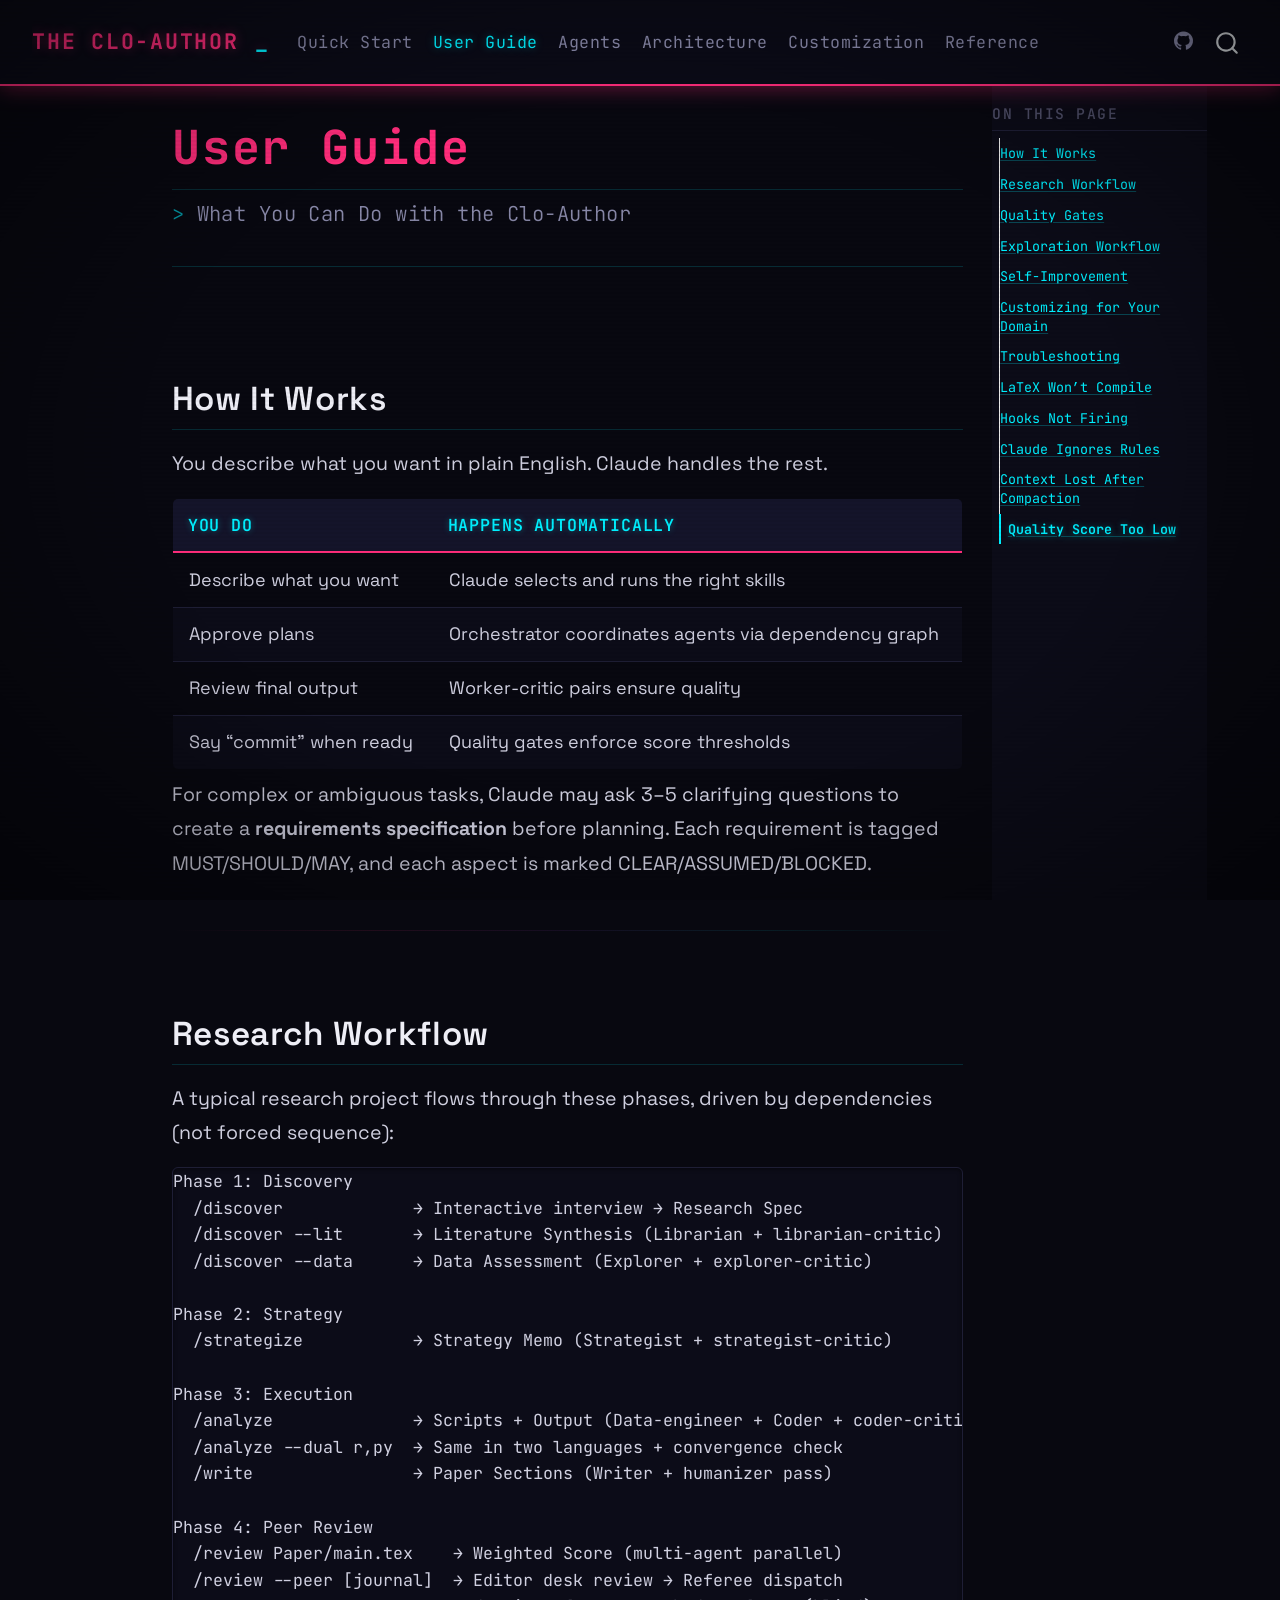
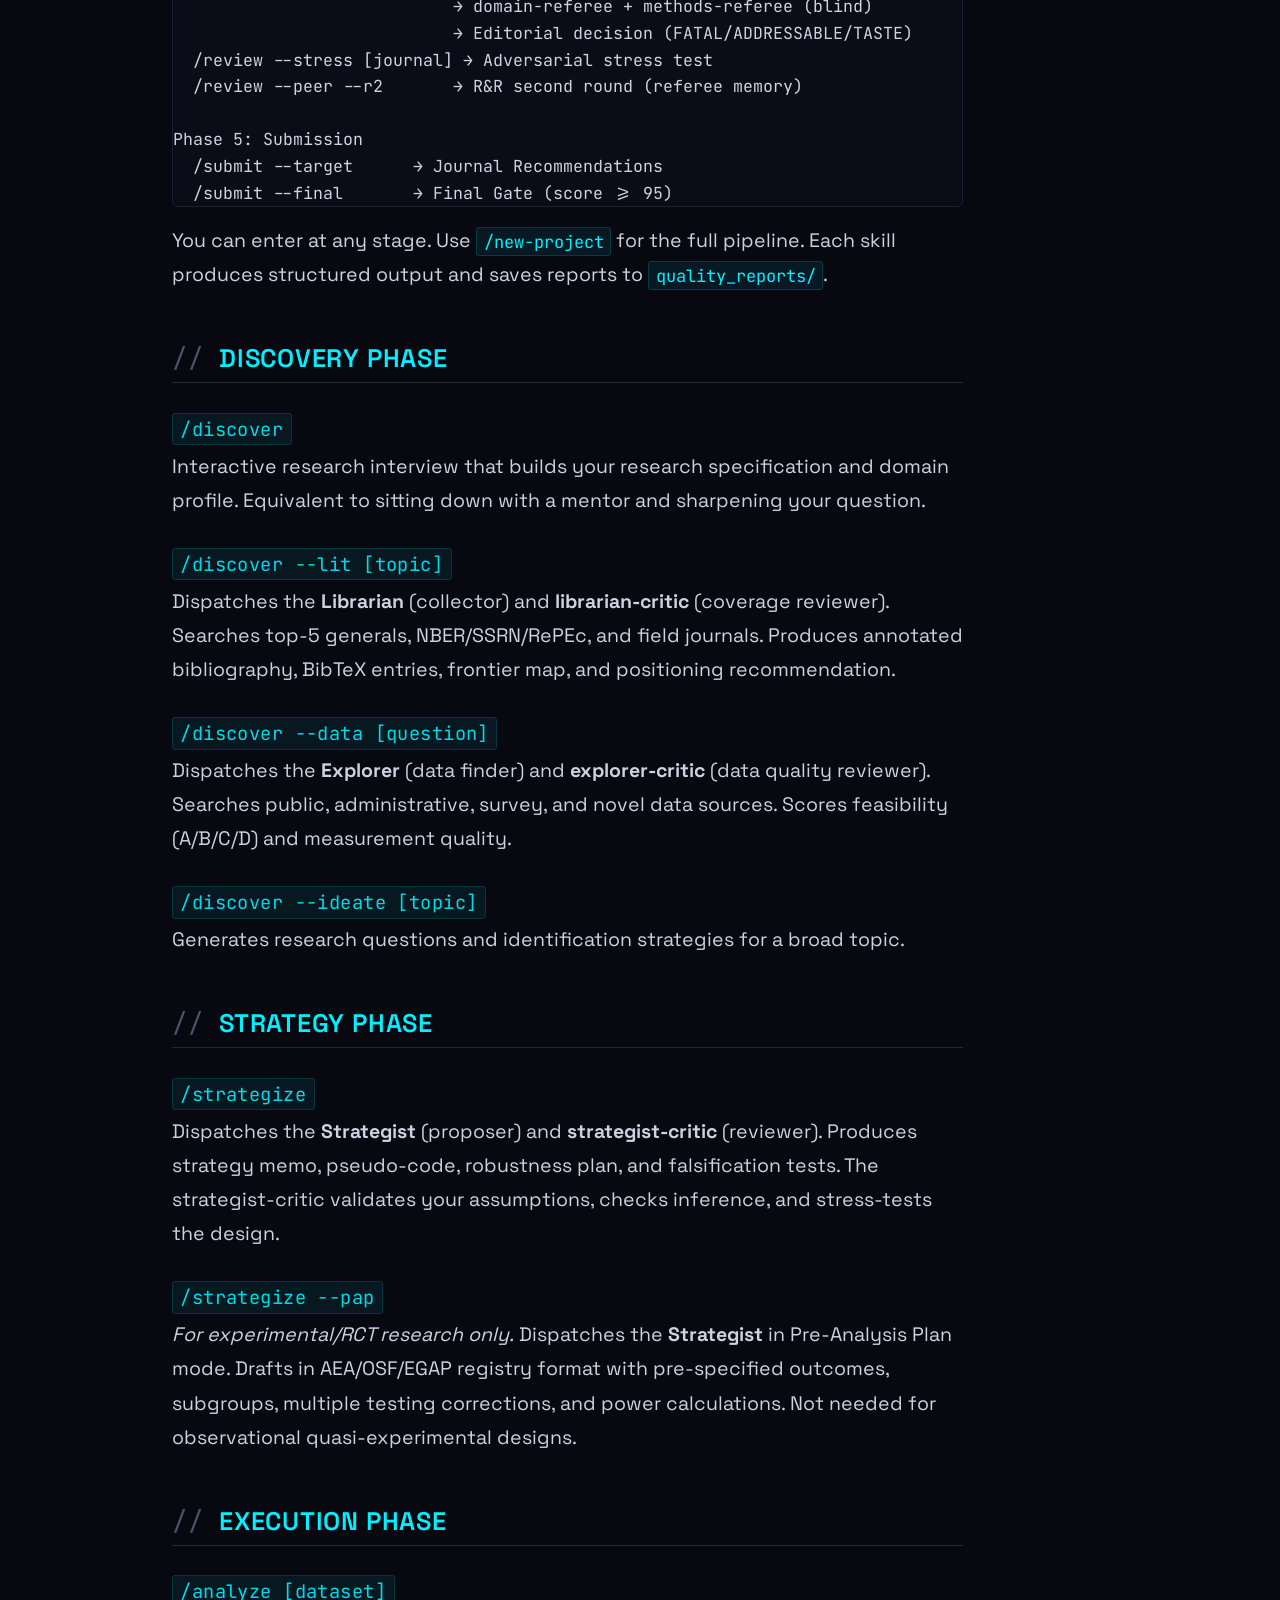
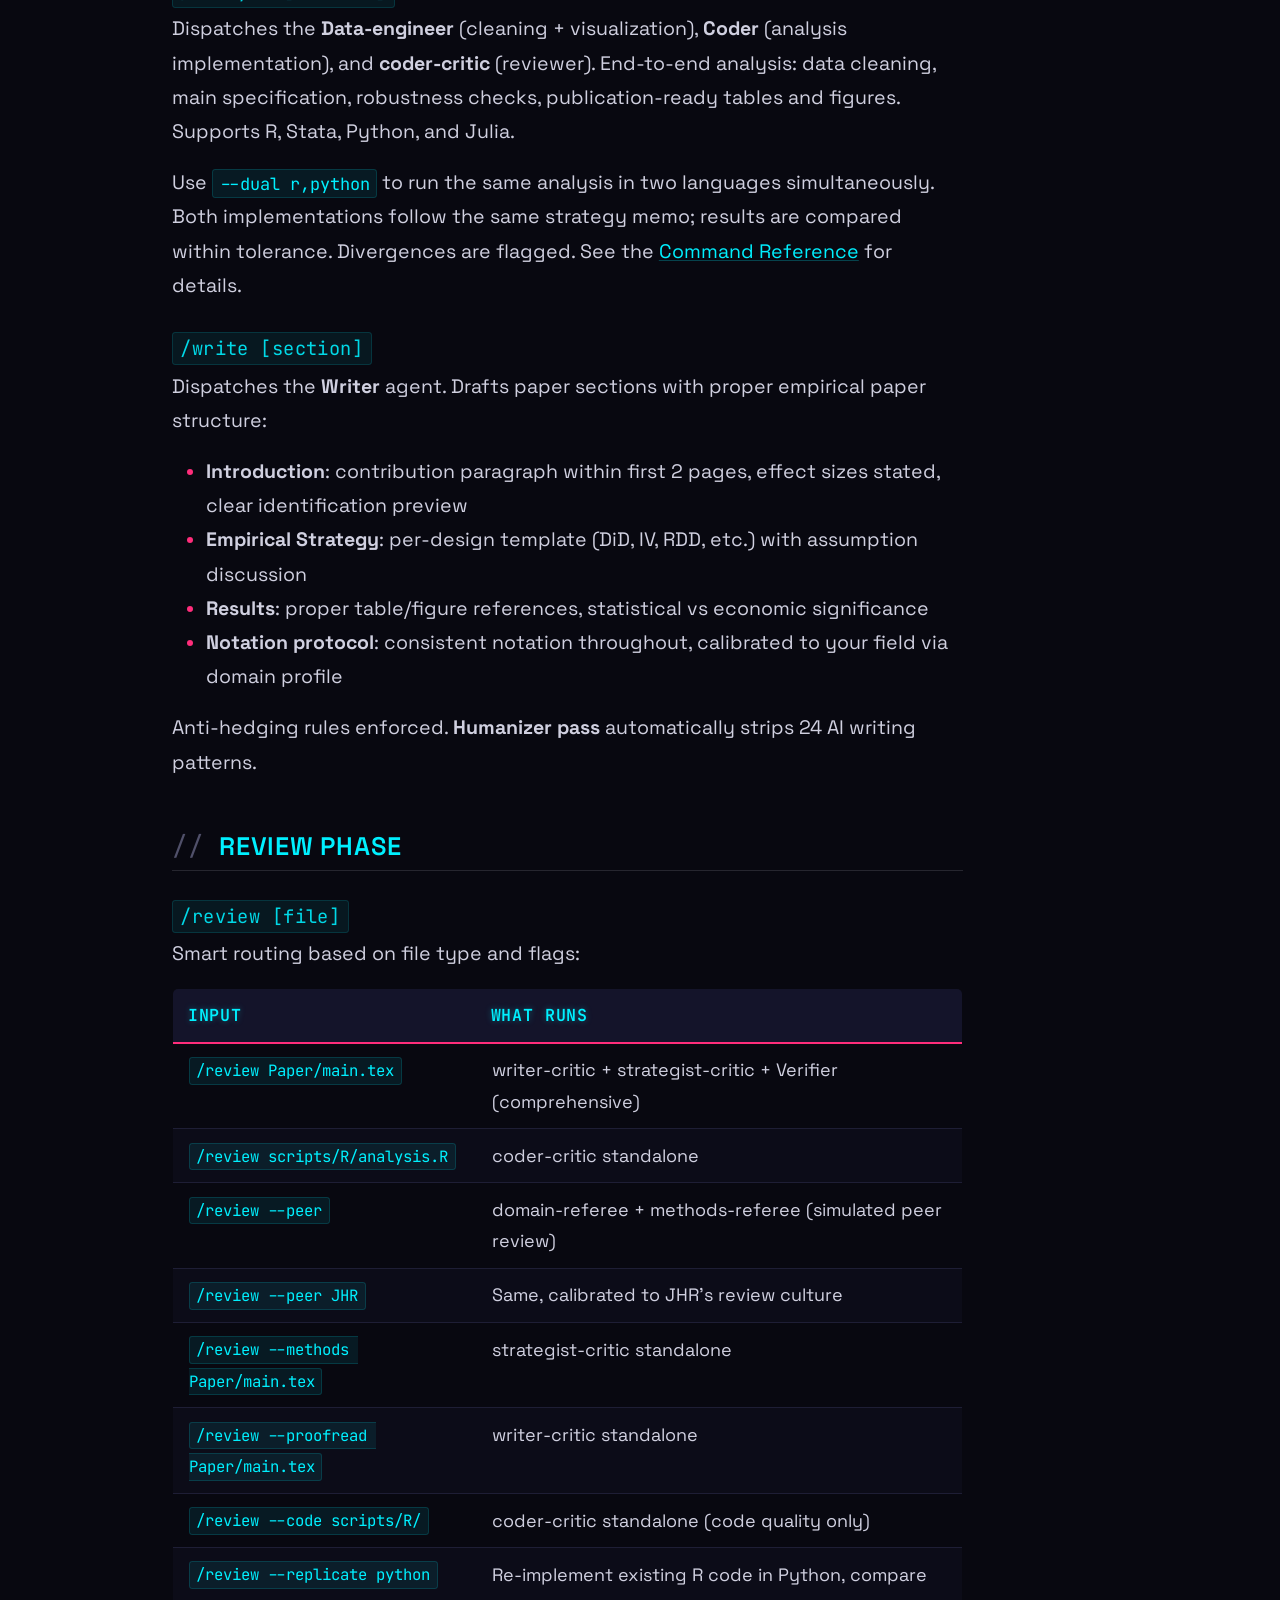
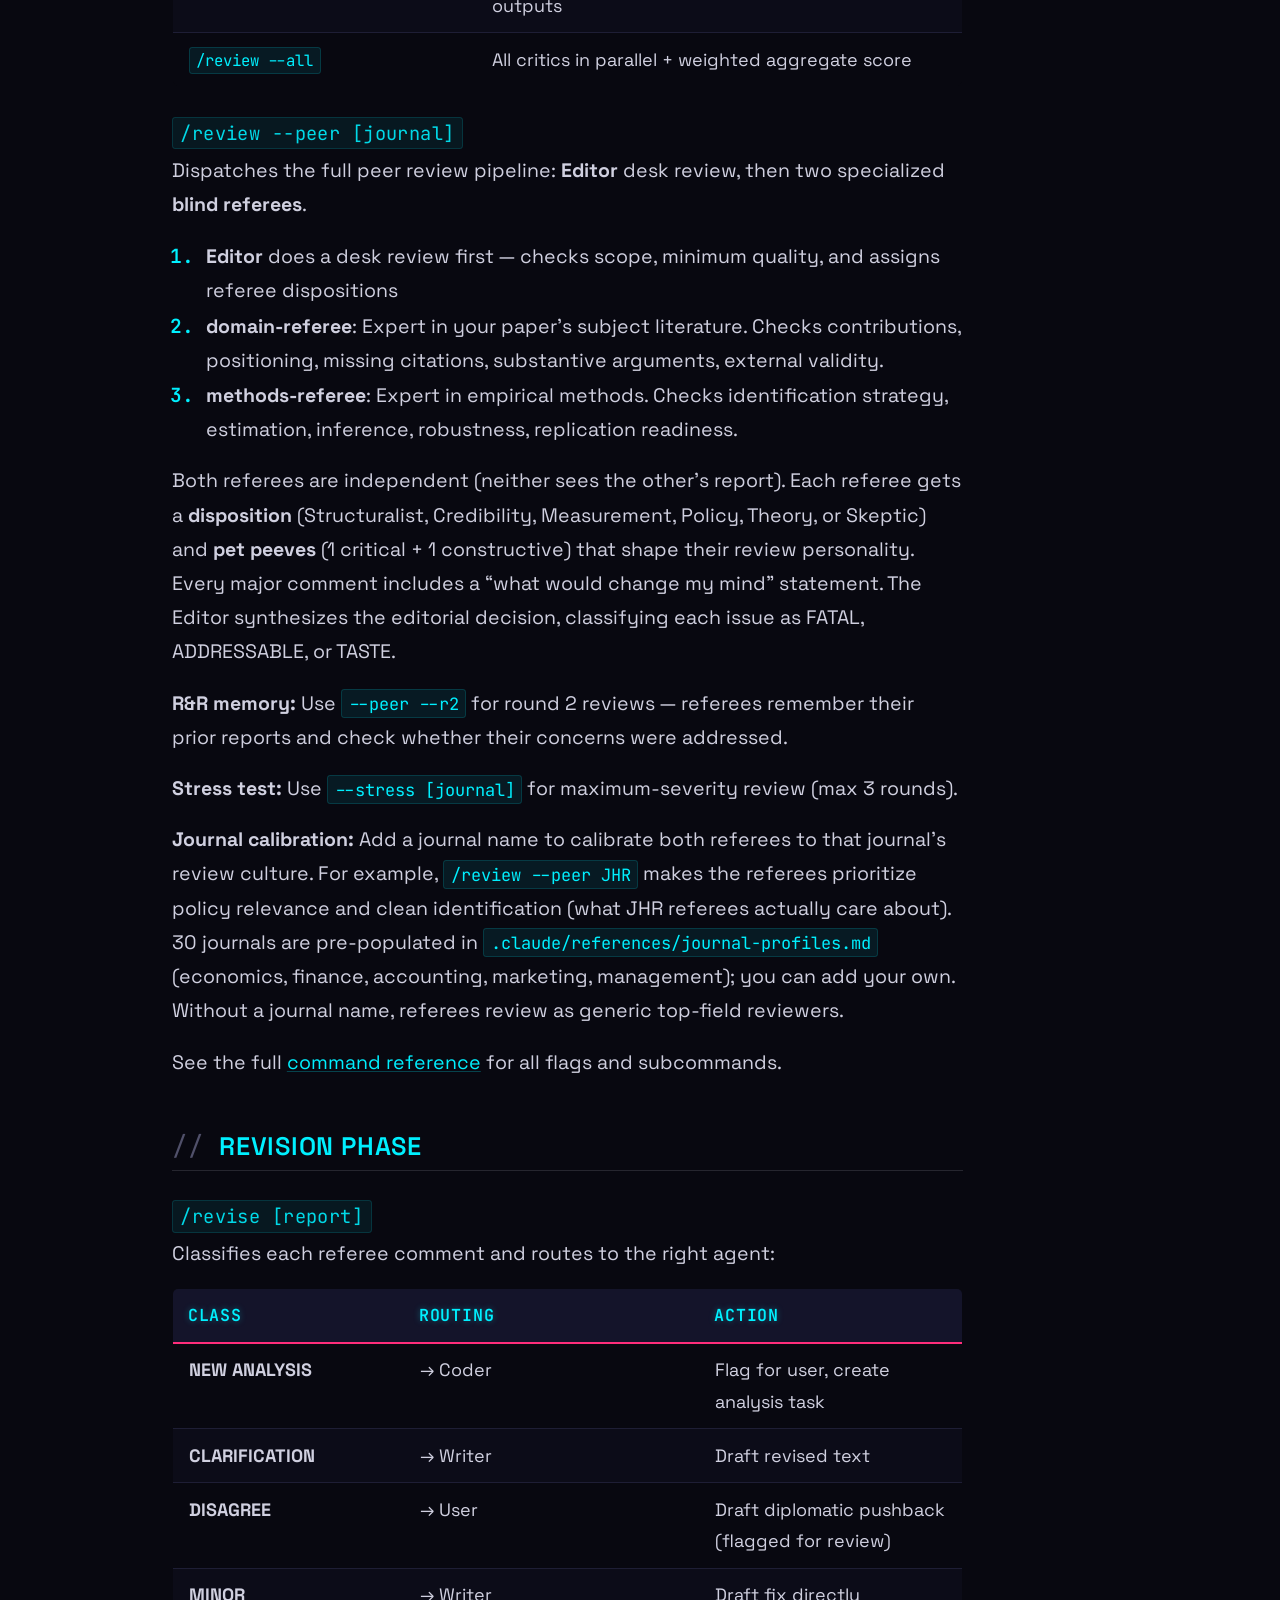
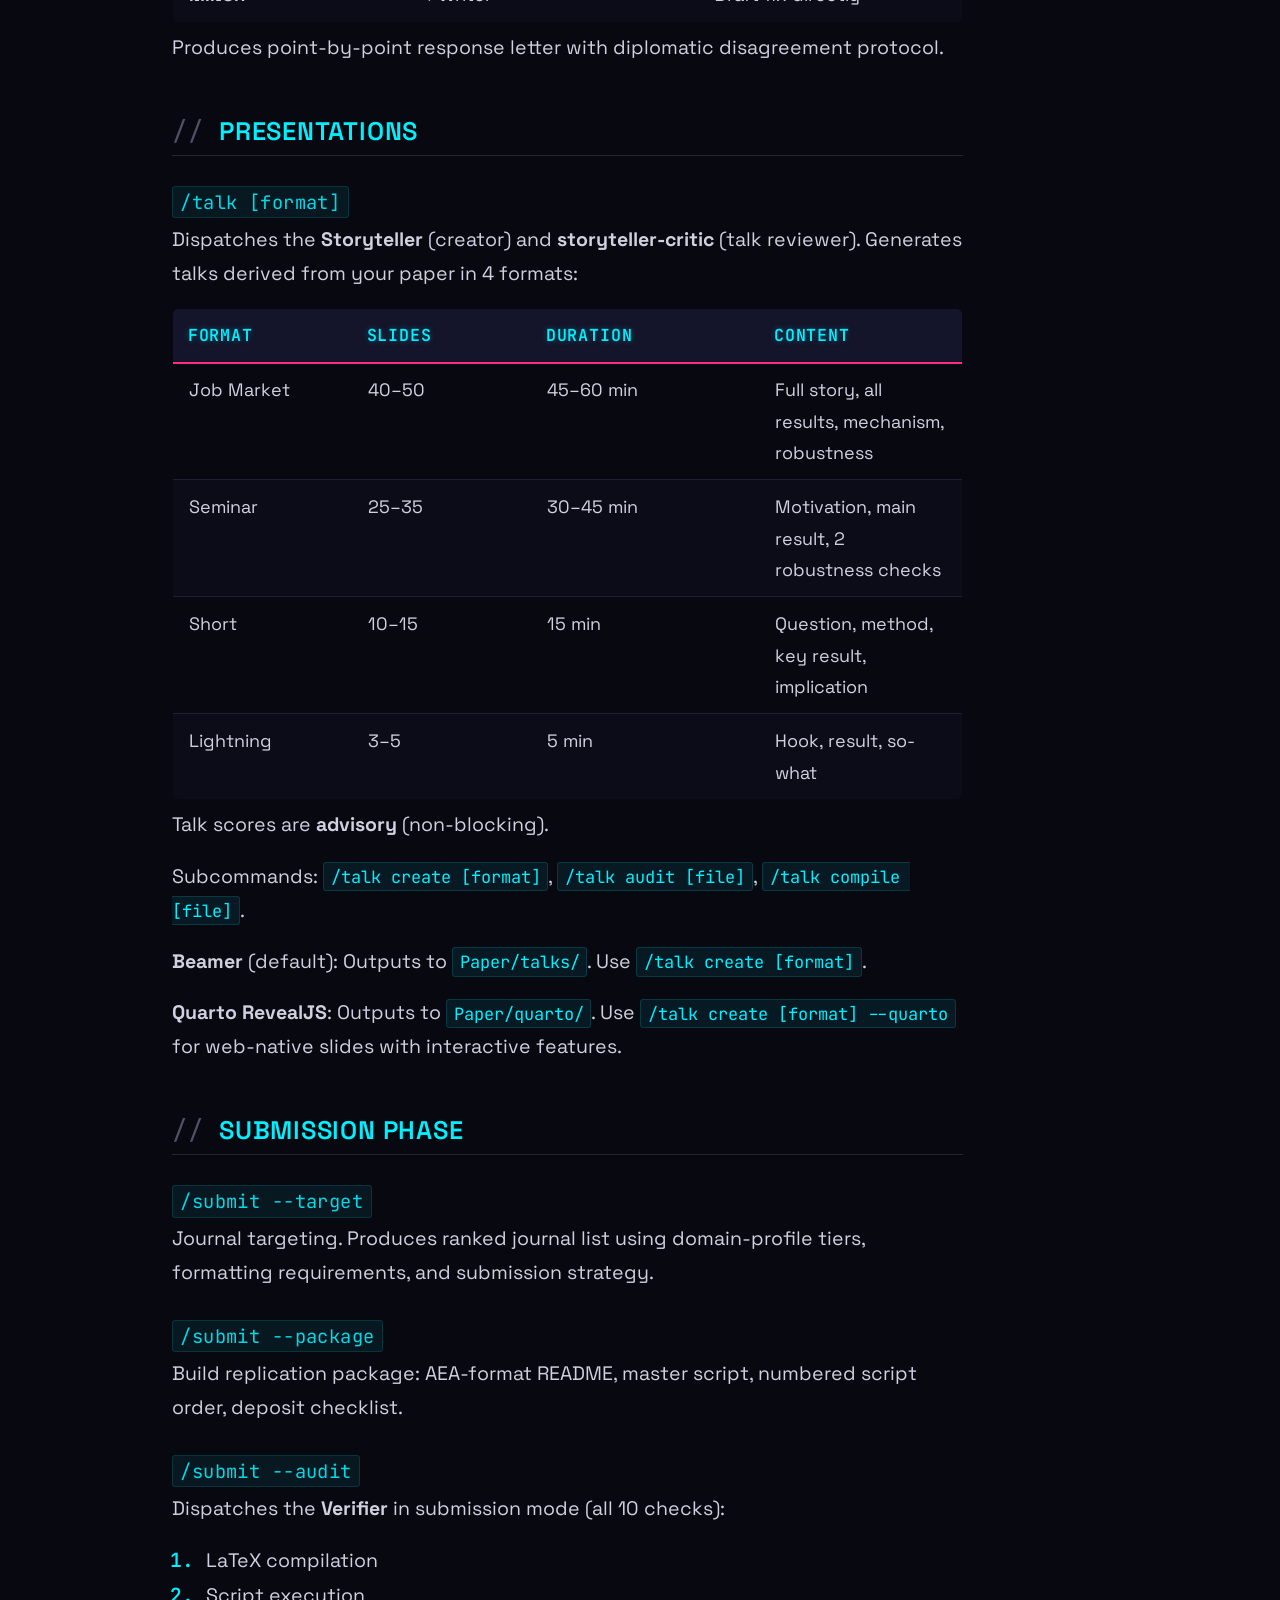
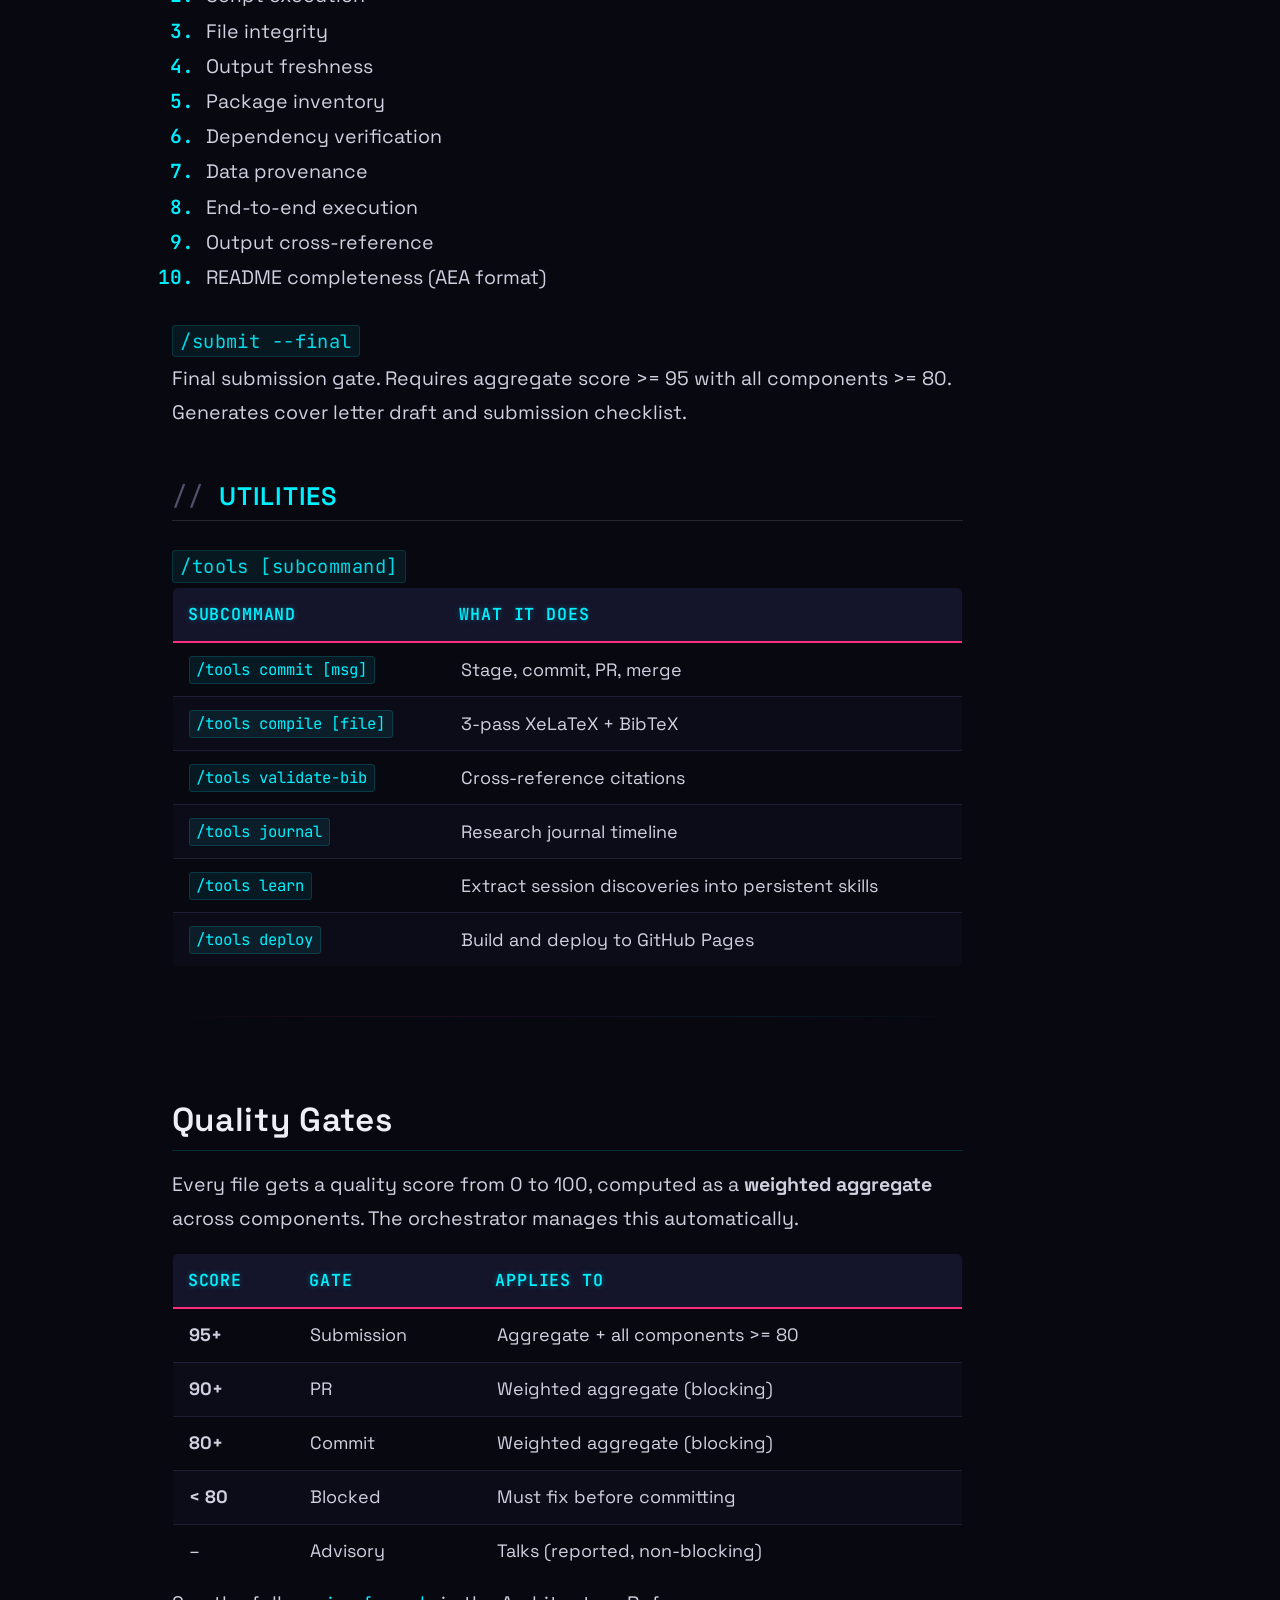
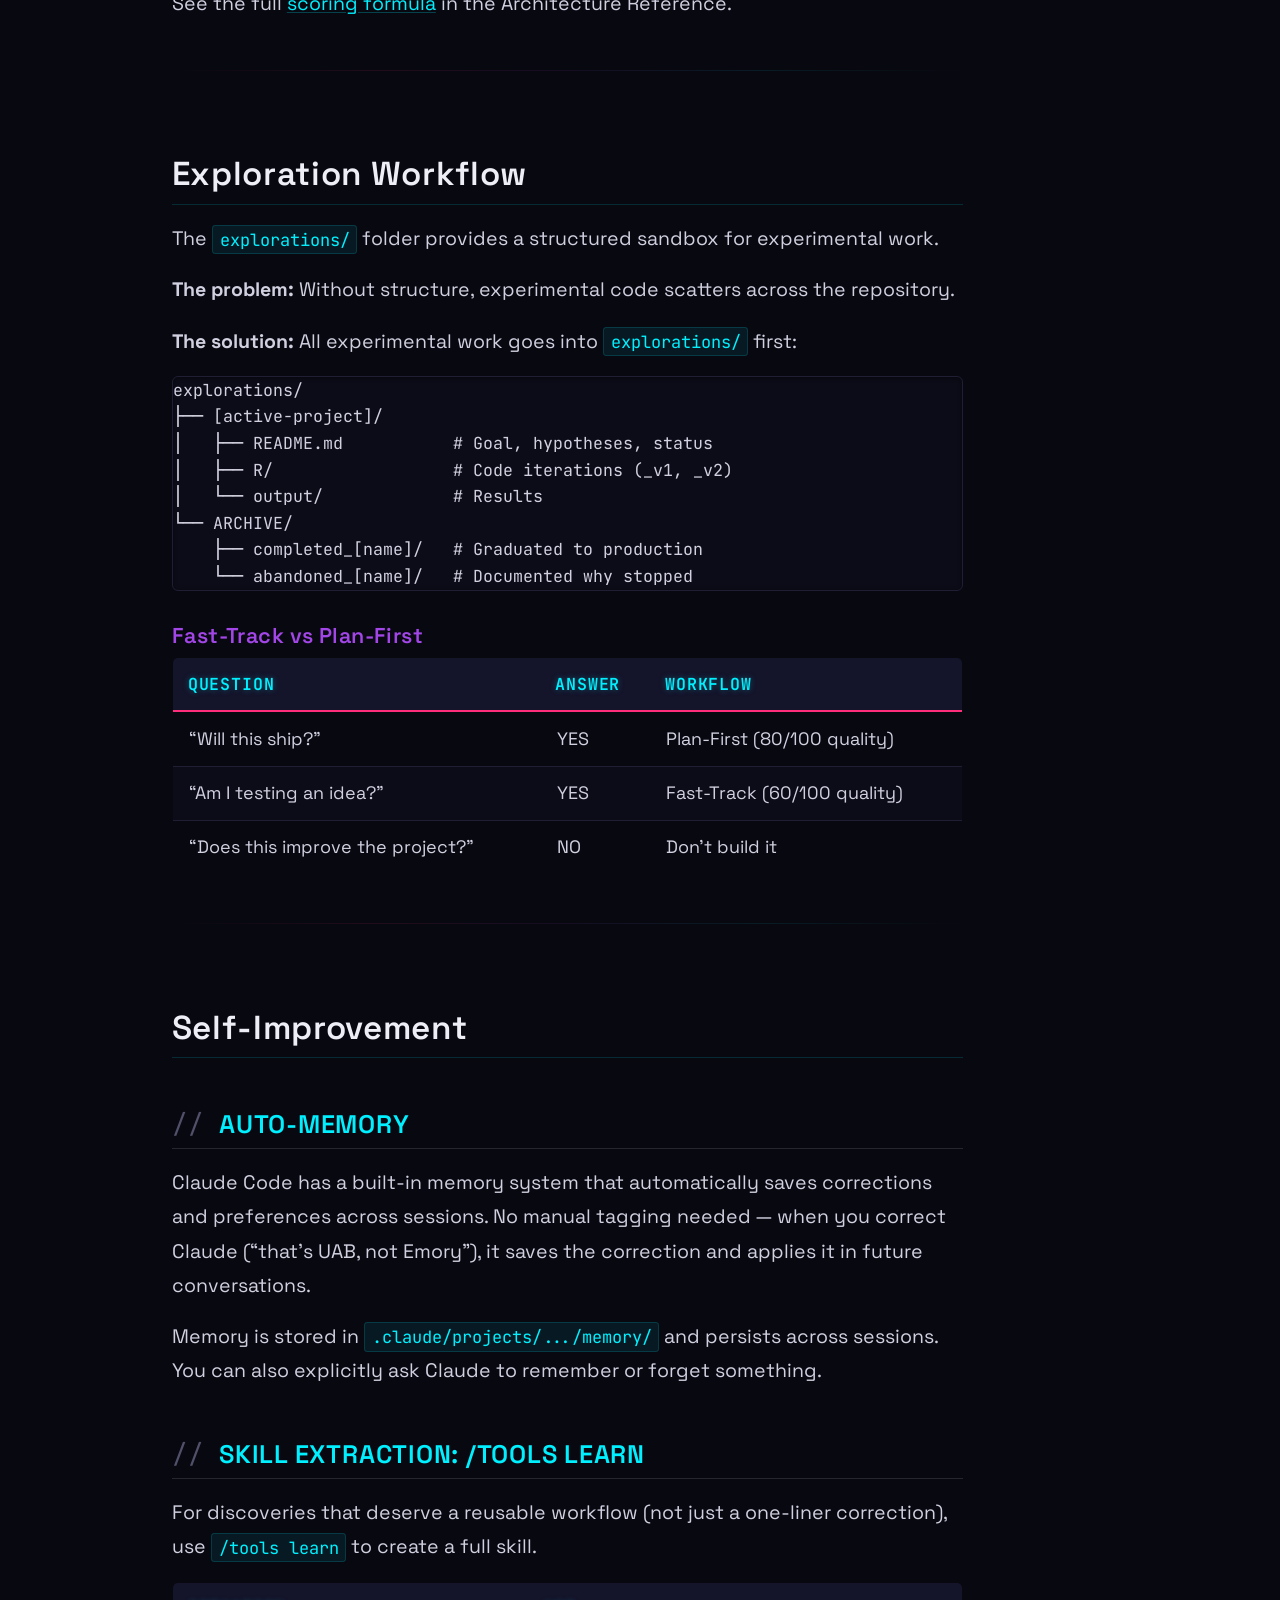
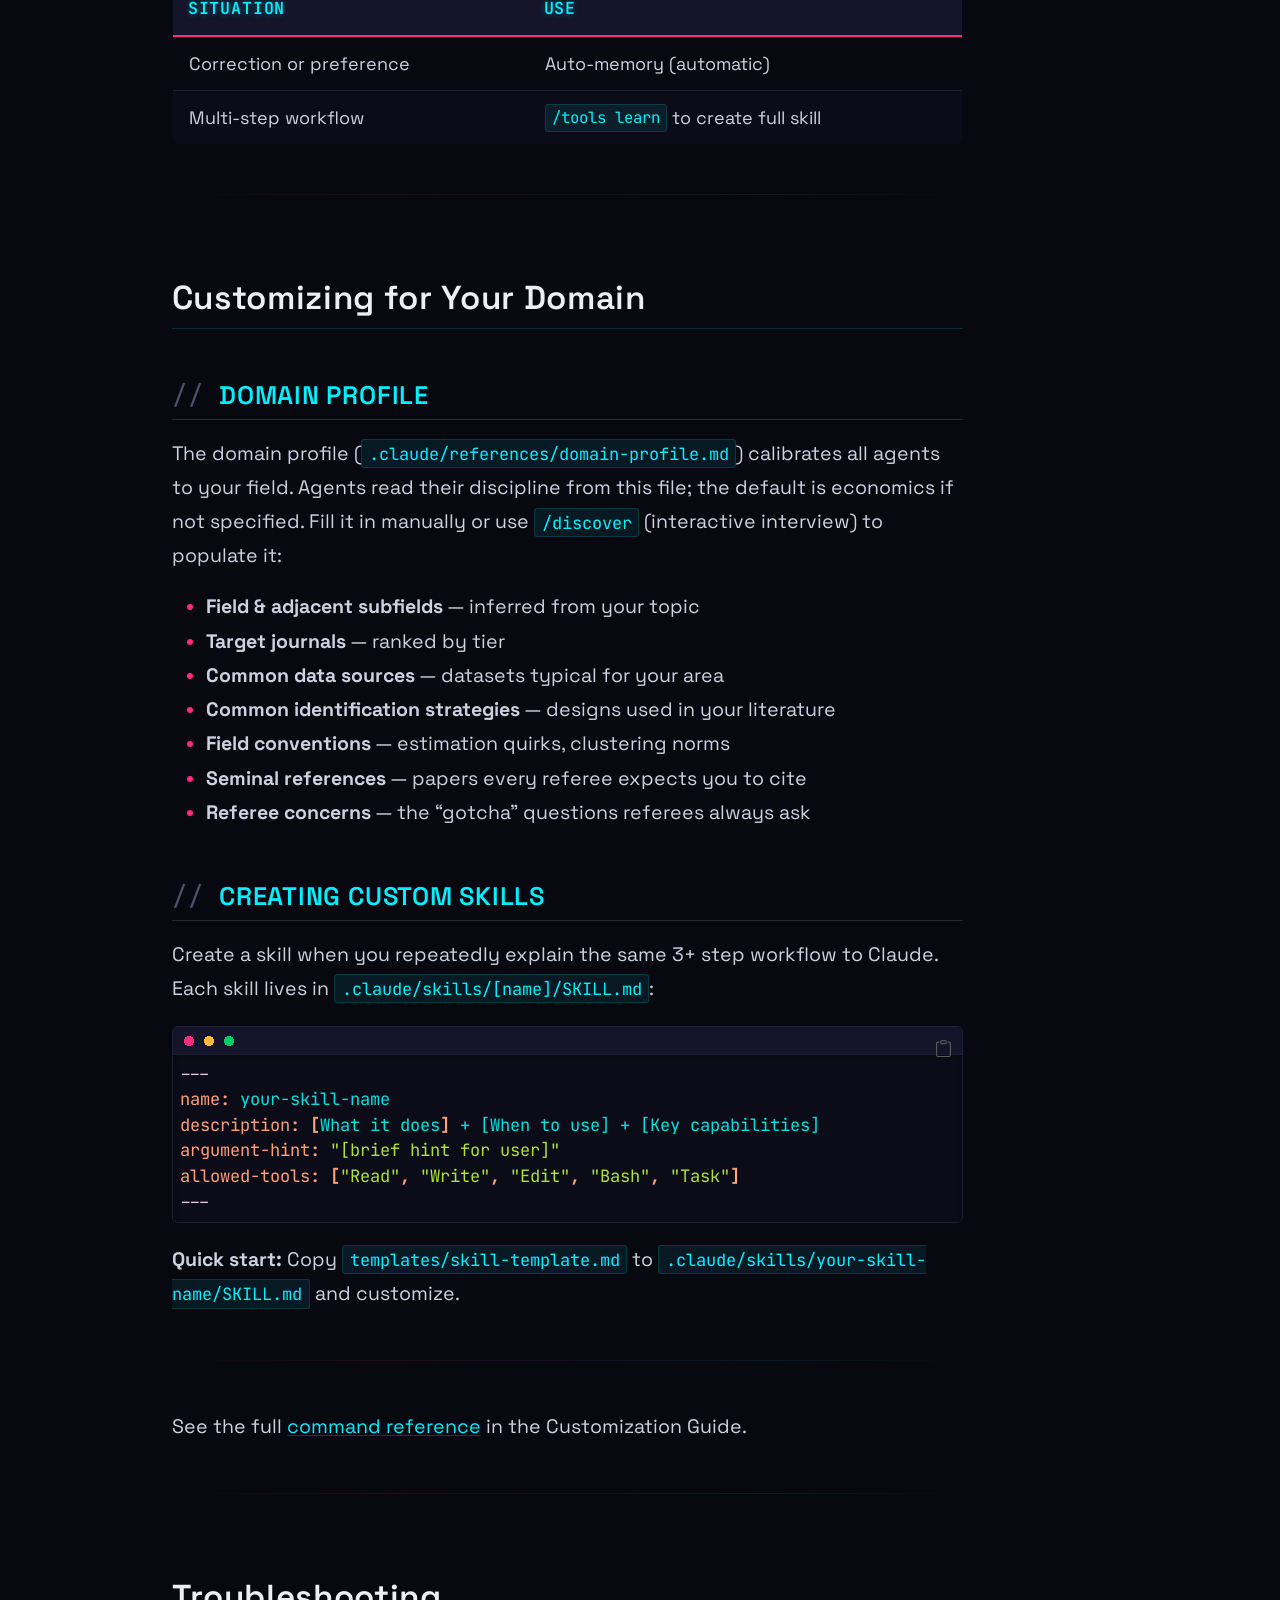
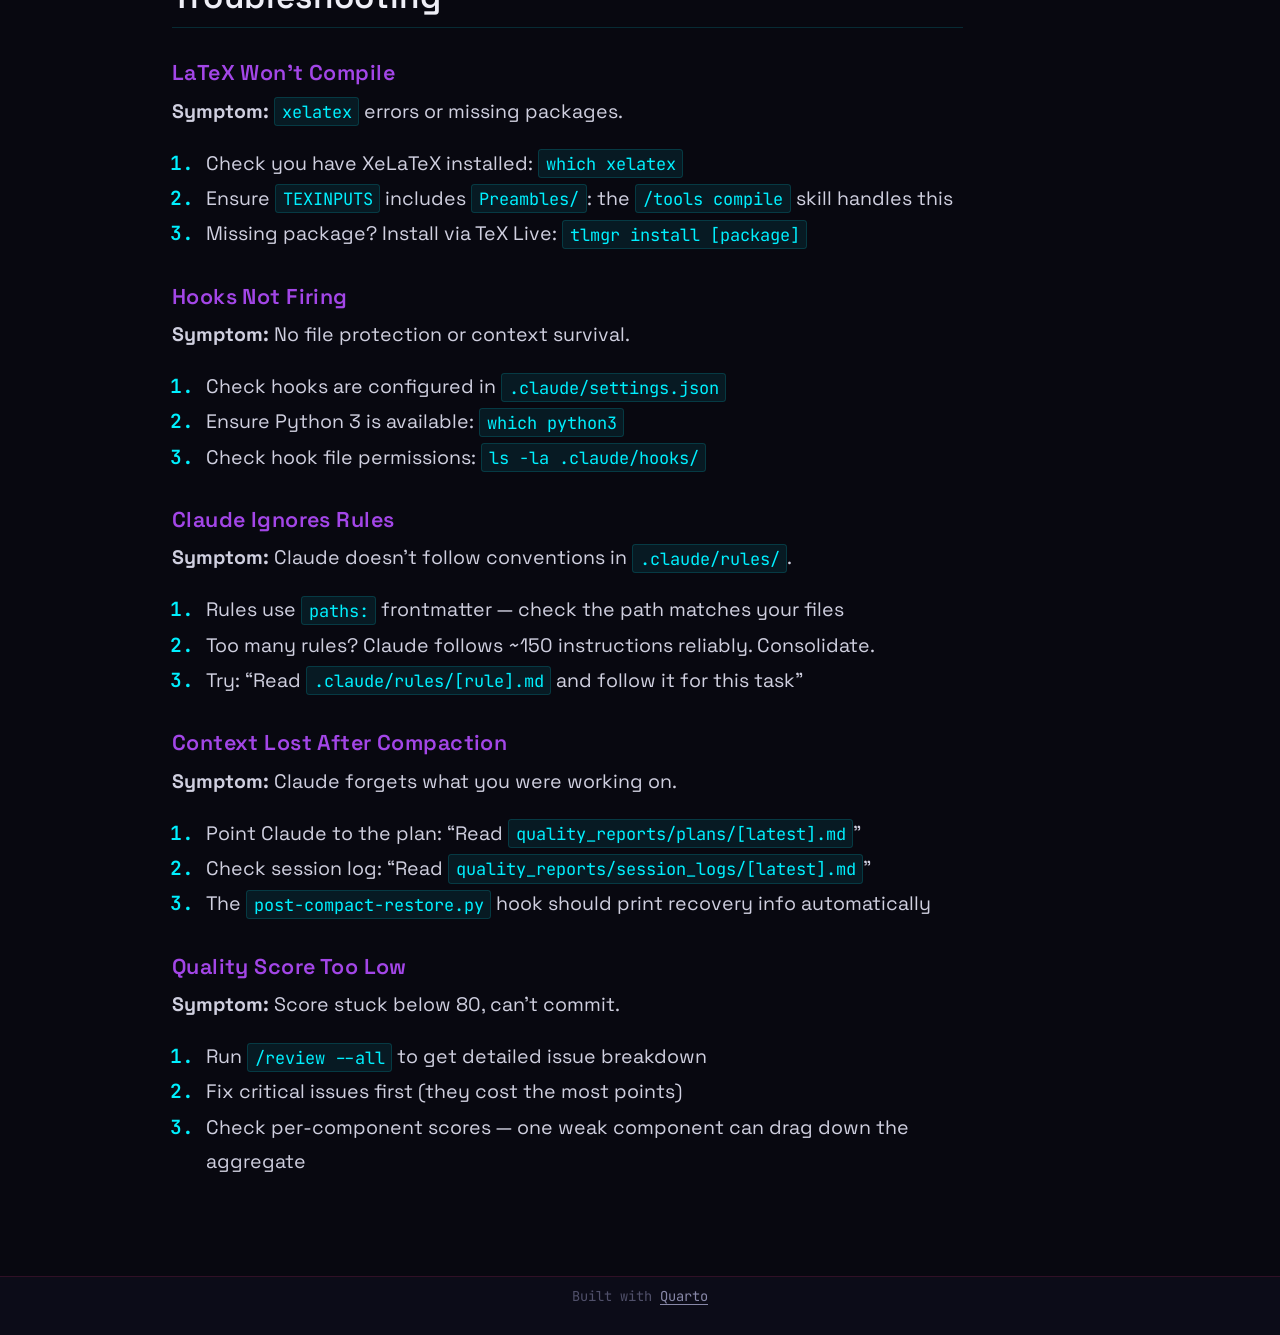
==== user-guide.html @ 4e10daa7 "Built site for gh-pages" ====
<!DOCTYPE html>
<html xmlns="http://www.w3.org/1999/xhtml" lang="en" xml:lang="en"><head>

<meta charset="utf-8">
<meta name="generator" content="quarto-1.8.27">

<meta name="viewport" content="width=device-width, initial-scale=1.0, user-scalable=yes">


<title>User Guide – The Clo-Author</title>
<style>
code{white-space: pre-wrap;}
span.smallcaps{font-variant: small-caps;}
div.columns{display: flex; gap: min(4vw, 1.5em);}
div.column{flex: auto; overflow-x: auto;}
div.hanging-indent{margin-left: 1.5em; text-indent: -1.5em;}
ul.task-list{list-style: none;}
ul.task-list li input[type="checkbox"] {
  width: 0.8em;
  margin: 0 0.8em 0.2em -1em; /* quarto-specific, see https://github.com/quarto-dev/quarto-cli/issues/4556 */ 
  vertical-align: middle;
}
/* CSS for syntax highlighting */
html { -webkit-text-size-adjust: 100%; }
pre > code.sourceCode { white-space: pre; position: relative; }
pre > code.sourceCode > span { display: inline-block; line-height: 1.25; }
pre > code.sourceCode > span:empty { height: 1.2em; }
.sourceCode { overflow: visible; }
code.sourceCode > span { color: inherit; text-decoration: inherit; }
div.sourceCode { margin: 1em 0; }
pre.sourceCode { margin: 0; }
@media screen {
div.sourceCode { overflow: auto; }
}
@media print {
pre > code.sourceCode { white-space: pre-wrap; }
pre > code.sourceCode > span { text-indent: -5em; padding-left: 5em; }
}
pre.numberSource code
  { counter-reset: source-line 0; }
pre.numberSource code > span
  { position: relative; left: -4em; counter-increment: source-line; }
pre.numberSource code > span > a:first-child::before
  { content: counter(source-line);
    position: relative; left: -1em; text-align: right; vertical-align: baseline;
    border: none; display: inline-block;
    -webkit-touch-callout: none; -webkit-user-select: none;
    -khtml-user-select: none; -moz-user-select: none;
    -ms-user-select: none; user-select: none;
    padding: 0 4px; width: 4em;
  }
pre.numberSource { margin-left: 3em;  padding-left: 4px; }
div.sourceCode
  {   }
@media screen {
pre > code.sourceCode > span > a:first-child::before { text-decoration: underline; }
}
</style>


<script src="site_libs/quarto-nav/quarto-nav.js"></script>
<script src="site_libs/quarto-nav/headroom.min.js"></script>
<script src="site_libs/clipboard/clipboard.min.js"></script>
<script src="site_libs/quarto-search/autocomplete.umd.js"></script>
<script src="site_libs/quarto-search/fuse.min.js"></script>
<script src="site_libs/quarto-search/quarto-search.js"></script>
<meta name="quarto:offset" content="./">
<script src="site_libs/quarto-html/quarto.js" type="module"></script>
<script src="site_libs/quarto-html/tabsets/tabsets.js" type="module"></script>
<script src="site_libs/quarto-html/axe/axe-check.js" type="module"></script>
<script src="site_libs/quarto-html/popper.min.js"></script>
<script src="site_libs/quarto-html/tippy.umd.min.js"></script>
<script src="site_libs/quarto-html/anchor.min.js"></script>
<link href="site_libs/quarto-html/tippy.css" rel="stylesheet">
<link href="site_libs/quarto-html/quarto-syntax-highlighting-dark-be788d54854417ccf85972ce5a1e216a.css" rel="stylesheet" id="quarto-text-highlighting-styles">
<script src="site_libs/bootstrap/bootstrap.min.js"></script>
<link href="site_libs/bootstrap/bootstrap-icons.css" rel="stylesheet">
<link href="site_libs/bootstrap/bootstrap-2ed217316077e1b63917f5fed0b8555e.min.css" rel="stylesheet" append-hash="true" id="quarto-bootstrap" data-mode="dark">
<script id="quarto-search-options" type="application/json">{
  "location": "navbar",
  "copy-button": false,
  "collapse-after": 3,
  "panel-placement": "end",
  "type": "overlay",
  "limit": 50,
  "keyboard-shortcut": [
    "f",
    "/",
    "s"
  ],
  "show-item-context": false,
  "language": {
    "search-no-results-text": "No results",
    "search-matching-documents-text": "matching documents",
    "search-copy-link-title": "Copy link to search",
    "search-hide-matches-text": "Hide additional matches",
    "search-more-match-text": "more match in this document",
    "search-more-matches-text": "more matches in this document",
    "search-clear-button-title": "Clear",
    "search-text-placeholder": "",
    "search-detached-cancel-button-title": "Cancel",
    "search-submit-button-title": "Submit",
    "search-label": "Search"
  }
}</script>
<style>html{ scroll-behavior: smooth; }</style>


</head>

<body class="nav-fixed quarto-light">

<div id="quarto-search-results"></div>
  <header id="quarto-header" class="headroom fixed-top">
    <nav class="navbar navbar-expand-lg " data-bs-theme="dark">
      <div class="navbar-container container-fluid">
      <div class="navbar-brand-container mx-auto">
    <a class="navbar-brand" href="./index.html">
    <span class="navbar-title">The Clo-Author</span>
    </a>
  </div>
            <div id="quarto-search" class="" title="Search"></div>
          <button class="navbar-toggler" type="button" data-bs-toggle="collapse" data-bs-target="#navbarCollapse" aria-controls="navbarCollapse" role="menu" aria-expanded="false" aria-label="Toggle navigation" onclick="if (window.quartoToggleHeadroom) { window.quartoToggleHeadroom(); }">
  <span class="navbar-toggler-icon"></span>
</button>
          <div class="collapse navbar-collapse" id="navbarCollapse">
            <ul class="navbar-nav navbar-nav-scroll me-auto">
  <li class="nav-item">
    <a class="nav-link" href="./index.html"> 
<span class="menu-text">Quick Start</span></a>
  </li>  
  <li class="nav-item">
    <a class="nav-link active" href="./user-guide.html" aria-current="page"> 
<span class="menu-text">User Guide</span></a>
  </li>  
  <li class="nav-item">
    <a class="nav-link" href="./agents.html"> 
<span class="menu-text">Agents</span></a>
  </li>  
  <li class="nav-item">
    <a class="nav-link" href="./architecture.html"> 
<span class="menu-text">Architecture</span></a>
  </li>  
  <li class="nav-item">
    <a class="nav-link" href="./customization.html"> 
<span class="menu-text">Customization</span></a>
  </li>  
  <li class="nav-item">
    <a class="nav-link" href="./reference.html"> 
<span class="menu-text">Reference</span></a>
  </li>  
</ul>
            <ul class="navbar-nav navbar-nav-scroll ms-auto">
  <li class="nav-item compact">
    <a class="nav-link" href="https://github.com/hugosantanna/clo-author"> <i class="bi bi-github" role="img">
</i> 
<span class="menu-text"></span></a>
  </li>  
</ul>
          </div> <!-- /navcollapse -->
            <div class="quarto-navbar-tools">
</div>
      </div> <!-- /container-fluid -->
    </nav>
</header>
<!-- content -->
<div id="quarto-content" class="quarto-container page-columns page-rows-contents page-layout-article page-navbar">
<!-- sidebar -->
<!-- margin-sidebar -->
    <div id="quarto-margin-sidebar" class="sidebar margin-sidebar">
        <nav id="TOC" role="doc-toc" class="toc-active">
    <h2 id="toc-title">On this page</h2>
   
  <ul>
  <li><a href="#how-it-works" id="toc-how-it-works" class="nav-link active" data-scroll-target="#how-it-works">How It Works</a></li>
  <li><a href="#research-workflow" id="toc-research-workflow" class="nav-link" data-scroll-target="#research-workflow">Research Workflow</a>
  <ul class="collapse">
  <li><a href="#discovery-phase" id="toc-discovery-phase" class="nav-link" data-scroll-target="#discovery-phase">Discovery Phase</a>
  <ul class="collapse">
  <li><a href="#discover" id="toc-discover" class="nav-link" data-scroll-target="#discover"><code>/discover</code></a></li>
  <li><a href="#discover---lit-topic" id="toc-discover---lit-topic" class="nav-link" data-scroll-target="#discover---lit-topic"><code>/discover --lit [topic]</code></a></li>
  <li><a href="#discover---data-question" id="toc-discover---data-question" class="nav-link" data-scroll-target="#discover---data-question"><code>/discover --data [question]</code></a></li>
  <li><a href="#discover---ideate-topic" id="toc-discover---ideate-topic" class="nav-link" data-scroll-target="#discover---ideate-topic"><code>/discover --ideate [topic]</code></a></li>
  </ul></li>
  <li><a href="#strategy-phase" id="toc-strategy-phase" class="nav-link" data-scroll-target="#strategy-phase">Strategy Phase</a>
  <ul class="collapse">
  <li><a href="#strategize" id="toc-strategize" class="nav-link" data-scroll-target="#strategize"><code>/strategize</code></a></li>
  <li><a href="#strategize---pap" id="toc-strategize---pap" class="nav-link" data-scroll-target="#strategize---pap"><code>/strategize --pap</code></a></li>
  </ul></li>
  <li><a href="#execution-phase" id="toc-execution-phase" class="nav-link" data-scroll-target="#execution-phase">Execution Phase</a>
  <ul class="collapse">
  <li><a href="#analyze-dataset" id="toc-analyze-dataset" class="nav-link" data-scroll-target="#analyze-dataset"><code>/analyze [dataset]</code></a></li>
  <li><a href="#write-section" id="toc-write-section" class="nav-link" data-scroll-target="#write-section"><code>/write [section]</code></a></li>
  </ul></li>
  <li><a href="#review-phase" id="toc-review-phase" class="nav-link" data-scroll-target="#review-phase">Review Phase</a>
  <ul class="collapse">
  <li><a href="#review-file" id="toc-review-file" class="nav-link" data-scroll-target="#review-file"><code>/review [file]</code></a></li>
  <li><a href="#review---peer-journal" id="toc-review---peer-journal" class="nav-link" data-scroll-target="#review---peer-journal"><code>/review --peer [journal]</code></a></li>
  </ul></li>
  <li><a href="#revision-phase" id="toc-revision-phase" class="nav-link" data-scroll-target="#revision-phase">Revision Phase</a>
  <ul class="collapse">
  <li><a href="#revise-report" id="toc-revise-report" class="nav-link" data-scroll-target="#revise-report"><code>/revise [report]</code></a></li>
  </ul></li>
  <li><a href="#presentations" id="toc-presentations" class="nav-link" data-scroll-target="#presentations">Presentations</a>
  <ul class="collapse">
  <li><a href="#talk-format" id="toc-talk-format" class="nav-link" data-scroll-target="#talk-format"><code>/talk [format]</code></a></li>
  </ul></li>
  <li><a href="#submission-phase" id="toc-submission-phase" class="nav-link" data-scroll-target="#submission-phase">Submission Phase</a>
  <ul class="collapse">
  <li><a href="#submit---target" id="toc-submit---target" class="nav-link" data-scroll-target="#submit---target"><code>/submit --target</code></a></li>
  <li><a href="#submit---package" id="toc-submit---package" class="nav-link" data-scroll-target="#submit---package"><code>/submit --package</code></a></li>
  <li><a href="#submit---audit" id="toc-submit---audit" class="nav-link" data-scroll-target="#submit---audit"><code>/submit --audit</code></a></li>
  <li><a href="#submit---final" id="toc-submit---final" class="nav-link" data-scroll-target="#submit---final"><code>/submit --final</code></a></li>
  </ul></li>
  <li><a href="#utilities" id="toc-utilities" class="nav-link" data-scroll-target="#utilities">Utilities</a>
  <ul class="collapse">
  <li><a href="#tools-subcommand" id="toc-tools-subcommand" class="nav-link" data-scroll-target="#tools-subcommand"><code>/tools [subcommand]</code></a></li>
  </ul></li>
  </ul></li>
  <li><a href="#quality-gates" id="toc-quality-gates" class="nav-link" data-scroll-target="#quality-gates">Quality Gates</a></li>
  <li><a href="#sec-exploration" id="toc-sec-exploration" class="nav-link" data-scroll-target="#sec-exploration">Exploration Workflow</a>
  <ul class="collapse">
  <li><a href="#fast-track-vs-plan-first" id="toc-fast-track-vs-plan-first" class="nav-link" data-scroll-target="#fast-track-vs-plan-first">Fast-Track vs Plan-First</a></li>
  </ul></li>
  <li><a href="#self-improvement" id="toc-self-improvement" class="nav-link" data-scroll-target="#self-improvement">Self-Improvement</a>
  <ul class="collapse">
  <li><a href="#auto-memory" id="toc-auto-memory" class="nav-link" data-scroll-target="#auto-memory">Auto-Memory</a></li>
  <li><a href="#skill-extraction-tools-learn" id="toc-skill-extraction-tools-learn" class="nav-link" data-scroll-target="#skill-extraction-tools-learn">Skill Extraction: /tools learn</a></li>
  </ul></li>
  <li><a href="#customizing-for-your-domain" id="toc-customizing-for-your-domain" class="nav-link" data-scroll-target="#customizing-for-your-domain">Customizing for Your Domain</a>
  <ul class="collapse">
  <li><a href="#domain-profile" id="toc-domain-profile" class="nav-link" data-scroll-target="#domain-profile">Domain Profile</a></li>
  <li><a href="#sec-create-skills" id="toc-sec-create-skills" class="nav-link" data-scroll-target="#sec-create-skills">Creating Custom Skills</a></li>
  </ul></li>
  <li><a href="#troubleshooting" id="toc-troubleshooting" class="nav-link" data-scroll-target="#troubleshooting">Troubleshooting</a>
  <ul class="collapse">
  <li><a href="#latex-wont-compile" id="toc-latex-wont-compile" class="nav-link" data-scroll-target="#latex-wont-compile">LaTeX Won’t Compile</a></li>
  <li><a href="#hooks-not-firing" id="toc-hooks-not-firing" class="nav-link" data-scroll-target="#hooks-not-firing">Hooks Not Firing</a></li>
  <li><a href="#claude-ignores-rules" id="toc-claude-ignores-rules" class="nav-link" data-scroll-target="#claude-ignores-rules">Claude Ignores Rules</a></li>
  <li><a href="#context-lost-after-compaction" id="toc-context-lost-after-compaction" class="nav-link" data-scroll-target="#context-lost-after-compaction">Context Lost After Compaction</a></li>
  <li><a href="#quality-score-too-low" id="toc-quality-score-too-low" class="nav-link" data-scroll-target="#quality-score-too-low">Quality Score Too Low</a></li>
  </ul></li>
  </ul>
</nav>
    </div>
<!-- main -->
<main class="content" id="quarto-document-content">

<header id="title-block-header" class="quarto-title-block default">
<div class="quarto-title">
<h1 class="title">User Guide</h1>
<p class="subtitle lead">What You Can Do with the Clo-Author</p>
</div>



<div class="quarto-title-meta">

    
  
    
  </div>
  


</header>


<section id="how-it-works" class="level1">
<h1>How It Works</h1>
<p>You describe what you want in plain English. Claude handles the rest.</p>
<table class="caption-top table">
<thead>
<tr class="header">
<th>You Do</th>
<th>Happens Automatically</th>
</tr>
</thead>
<tbody>
<tr class="odd">
<td>Describe what you want</td>
<td>Claude selects and runs the right skills</td>
</tr>
<tr class="even">
<td>Approve plans</td>
<td>Orchestrator coordinates agents via dependency graph</td>
</tr>
<tr class="odd">
<td>Review final output</td>
<td>Worker-critic pairs ensure quality</td>
</tr>
<tr class="even">
<td>Say “commit” when ready</td>
<td>Quality gates enforce score thresholds</td>
</tr>
</tbody>
</table>
<p>For complex or ambiguous tasks, Claude may ask 3–5 clarifying questions to create a <strong>requirements specification</strong> before planning. Each requirement is tagged MUST/SHOULD/MAY, and each aspect is marked CLEAR/ASSUMED/BLOCKED.</p>
<hr>
</section>
<section id="research-workflow" class="level1">
<h1>Research Workflow</h1>
<p>A typical research project flows through these phases, driven by dependencies (not forced sequence):</p>
<pre><code>Phase 1: Discovery
  /discover             → Interactive interview → Research Spec
  /discover --lit       → Literature Synthesis (Librarian + librarian-critic)
  /discover --data      → Data Assessment (Explorer + explorer-critic)

Phase 2: Strategy
  /strategize           → Strategy Memo (Strategist + strategist-critic)

Phase 3: Execution
  /analyze              → Scripts + Output (Data-engineer + Coder + coder-critic)
  /analyze --dual r,py  → Same in two languages + convergence check
  /write                → Paper Sections (Writer + humanizer pass)

Phase 4: Peer Review
  /review Paper/main.tex    → Weighted Score (multi-agent parallel)
  /review --peer [journal]  → Editor desk review → Referee dispatch
                            → domain-referee + methods-referee (blind)
                            → Editorial decision (FATAL/ADDRESSABLE/TASTE)
  /review --stress [journal] → Adversarial stress test
  /review --peer --r2       → R&amp;R second round (referee memory)

Phase 5: Submission
  /submit --target      → Journal Recommendations
  /submit --final       → Final Gate (score &gt;= 95)</code></pre>
<p>You can enter at any stage. Use <code>/new-project</code> for the full pipeline. Each skill produces structured output and saves reports to <code>quality_reports/</code>.</p>
<section id="discovery-phase" class="level2">
<h2 class="anchored" data-anchor-id="discovery-phase">Discovery Phase</h2>
<section id="discover" class="level3">
<h3 class="anchored" data-anchor-id="discover"><code>/discover</code></h3>
<p>Interactive research interview that builds your research specification and domain profile. Equivalent to sitting down with a mentor and sharpening your question.</p>
</section>
<section id="discover---lit-topic" class="level3">
<h3 class="anchored" data-anchor-id="discover---lit-topic"><code>/discover --lit [topic]</code></h3>
<p>Dispatches the <strong>Librarian</strong> (collector) and <strong>librarian-critic</strong> (coverage reviewer). Searches top-5 generals, NBER/SSRN/RePEc, and field journals. Produces annotated bibliography, BibTeX entries, frontier map, and positioning recommendation.</p>
</section>
<section id="discover---data-question" class="level3">
<h3 class="anchored" data-anchor-id="discover---data-question"><code>/discover --data [question]</code></h3>
<p>Dispatches the <strong>Explorer</strong> (data finder) and <strong>explorer-critic</strong> (data quality reviewer). Searches public, administrative, survey, and novel data sources. Scores feasibility (A/B/C/D) and measurement quality.</p>
</section>
<section id="discover---ideate-topic" class="level3">
<h3 class="anchored" data-anchor-id="discover---ideate-topic"><code>/discover --ideate [topic]</code></h3>
<p>Generates research questions and identification strategies for a broad topic.</p>
</section>
</section>
<section id="strategy-phase" class="level2">
<h2 class="anchored" data-anchor-id="strategy-phase">Strategy Phase</h2>
<section id="strategize" class="level3">
<h3 class="anchored" data-anchor-id="strategize"><code>/strategize</code></h3>
<p>Dispatches the <strong>Strategist</strong> (proposer) and <strong>strategist-critic</strong> (reviewer). Produces strategy memo, pseudo-code, robustness plan, and falsification tests. The strategist-critic validates your assumptions, checks inference, and stress-tests the design.</p>
</section>
<section id="strategize---pap" class="level3">
<h3 class="anchored" data-anchor-id="strategize---pap"><code>/strategize --pap</code></h3>
<p><em>For experimental/RCT research only.</em> Dispatches the <strong>Strategist</strong> in Pre-Analysis Plan mode. Drafts in AEA/OSF/EGAP registry format with pre-specified outcomes, subgroups, multiple testing corrections, and power calculations. Not needed for observational quasi-experimental designs.</p>
</section>
</section>
<section id="execution-phase" class="level2">
<h2 class="anchored" data-anchor-id="execution-phase">Execution Phase</h2>
<section id="analyze-dataset" class="level3">
<h3 class="anchored" data-anchor-id="analyze-dataset"><code>/analyze [dataset]</code></h3>
<p>Dispatches the <strong>Data-engineer</strong> (cleaning + visualization), <strong>Coder</strong> (analysis implementation), and <strong>coder-critic</strong> (reviewer). End-to-end analysis: data cleaning, main specification, robustness checks, publication-ready tables and figures. Supports R, Stata, Python, and Julia.</p>
<p>Use <code>--dual r,python</code> to run the same analysis in two languages simultaneously. Both implementations follow the same strategy memo; results are compared within tolerance. Divergences are flagged. See the <a href="./reference.html">Command Reference</a> for details.</p>
</section>
<section id="write-section" class="level3">
<h3 class="anchored" data-anchor-id="write-section"><code>/write [section]</code></h3>
<p>Dispatches the <strong>Writer</strong> agent. Drafts paper sections with proper empirical paper structure:</p>
<ul>
<li><strong>Introduction</strong>: contribution paragraph within first 2 pages, effect sizes stated, clear identification preview</li>
<li><strong>Empirical Strategy</strong>: per-design template (DiD, IV, RDD, etc.) with assumption discussion</li>
<li><strong>Results</strong>: proper table/figure references, statistical vs economic significance</li>
<li><strong>Notation protocol</strong>: consistent notation throughout, calibrated to your field via domain profile</li>
</ul>
<p>Anti-hedging rules enforced. <strong>Humanizer pass</strong> automatically strips 24 AI writing patterns.</p>
</section>
</section>
<section id="review-phase" class="level2">
<h2 class="anchored" data-anchor-id="review-phase">Review Phase</h2>
<section id="review-file" class="level3">
<h3 class="anchored" data-anchor-id="review-file"><code>/review [file]</code></h3>
<p>Smart routing based on file type and flags:</p>
<table class="caption-top table">
<colgroup>
<col style="width: 38%">
<col style="width: 61%">
</colgroup>
<thead>
<tr class="header">
<th>Input</th>
<th>What Runs</th>
</tr>
</thead>
<tbody>
<tr class="odd">
<td><code>/review Paper/main.tex</code></td>
<td>writer-critic + strategist-critic + Verifier (comprehensive)</td>
</tr>
<tr class="even">
<td><code>/review scripts/R/analysis.R</code></td>
<td>coder-critic standalone</td>
</tr>
<tr class="odd">
<td><code>/review --peer</code></td>
<td>domain-referee + methods-referee (simulated peer review)</td>
</tr>
<tr class="even">
<td><code>/review --peer JHR</code></td>
<td>Same, calibrated to JHR’s review culture</td>
</tr>
<tr class="odd">
<td><code>/review --methods Paper/main.tex</code></td>
<td>strategist-critic standalone</td>
</tr>
<tr class="even">
<td><code>/review --proofread Paper/main.tex</code></td>
<td>writer-critic standalone</td>
</tr>
<tr class="odd">
<td><code>/review --code scripts/R/</code></td>
<td>coder-critic standalone (code quality only)</td>
</tr>
<tr class="even">
<td><code>/review --replicate python</code></td>
<td>Re-implement existing R code in Python, compare outputs</td>
</tr>
<tr class="odd">
<td><code>/review --all</code></td>
<td>All critics in parallel + weighted aggregate score</td>
</tr>
</tbody>
</table>
</section>
<section id="review---peer-journal" class="level3">
<h3 class="anchored" data-anchor-id="review---peer-journal"><code>/review --peer [journal]</code></h3>
<p>Dispatches the full peer review pipeline: <strong>Editor</strong> desk review, then two specialized <strong>blind referees</strong>.</p>
<ol type="1">
<li><strong>Editor</strong> does a desk review first — checks scope, minimum quality, and assigns referee dispositions</li>
<li><strong>domain-referee</strong>: Expert in your paper’s subject literature. Checks contributions, positioning, missing citations, substantive arguments, external validity.</li>
<li><strong>methods-referee</strong>: Expert in empirical methods. Checks identification strategy, estimation, inference, robustness, replication readiness.</li>
</ol>
<p>Both referees are independent (neither sees the other’s report). Each referee gets a <strong>disposition</strong> (Structuralist, Credibility, Measurement, Policy, Theory, or Skeptic) and <strong>pet peeves</strong> (1 critical + 1 constructive) that shape their review personality. Every major comment includes a “what would change my mind” statement. The Editor synthesizes the editorial decision, classifying each issue as FATAL, ADDRESSABLE, or TASTE.</p>
<p><strong>R&amp;R memory:</strong> Use <code>--peer --r2</code> for round 2 reviews — referees remember their prior reports and check whether their concerns were addressed.</p>
<p><strong>Stress test:</strong> Use <code>--stress [journal]</code> for maximum-severity review (max 3 rounds).</p>
<p><strong>Journal calibration:</strong> Add a journal name to calibrate both referees to that journal’s review culture. For example, <code>/review --peer JHR</code> makes the referees prioritize policy relevance and clean identification (what JHR referees actually care about). 30 journals are pre-populated in <code>.claude/references/journal-profiles.md</code> (economics, finance, accounting, marketing, management); you can add your own. Without a journal name, referees review as generic top-field reviewers.</p>
<p>See the full <a href="./reference.html">command reference</a> for all flags and subcommands.</p>
</section>
</section>
<section id="revision-phase" class="level2">
<h2 class="anchored" data-anchor-id="revision-phase">Revision Phase</h2>
<section id="revise-report" class="level3">
<h3 class="anchored" data-anchor-id="revise-report"><code>/revise [report]</code></h3>
<p>Classifies each referee comment and routes to the right agent:</p>
<table class="caption-top table">
<colgroup>
<col style="width: 29%">
<col style="width: 37%">
<col style="width: 33%">
</colgroup>
<thead>
<tr class="header">
<th>Class</th>
<th>Routing</th>
<th>Action</th>
</tr>
</thead>
<tbody>
<tr class="odd">
<td><strong>NEW ANALYSIS</strong></td>
<td>→ Coder</td>
<td>Flag for user, create analysis task</td>
</tr>
<tr class="even">
<td><strong>CLARIFICATION</strong></td>
<td>→ Writer</td>
<td>Draft revised text</td>
</tr>
<tr class="odd">
<td><strong>DISAGREE</strong></td>
<td>→ User</td>
<td>Draft diplomatic pushback (flagged for review)</td>
</tr>
<tr class="even">
<td><strong>MINOR</strong></td>
<td>→ Writer</td>
<td>Draft fix directly</td>
</tr>
</tbody>
</table>
<p>Produces point-by-point response letter with diplomatic disagreement protocol.</p>
</section>
</section>
<section id="presentations" class="level2">
<h2 class="anchored" data-anchor-id="presentations">Presentations</h2>
<section id="talk-format" class="level3">
<h3 class="anchored" data-anchor-id="talk-format"><code>/talk [format]</code></h3>
<p>Dispatches the <strong>Storyteller</strong> (creator) and <strong>storyteller-critic</strong> (talk reviewer). Generates talks derived from your paper in 4 formats:</p>
<table class="caption-top table">
<colgroup>
<col style="width: 22%">
<col style="width: 22%">
<col style="width: 28%">
<col style="width: 25%">
</colgroup>
<thead>
<tr class="header">
<th>Format</th>
<th>Slides</th>
<th>Duration</th>
<th>Content</th>
</tr>
</thead>
<tbody>
<tr class="odd">
<td>Job Market</td>
<td>40–50</td>
<td>45–60 min</td>
<td>Full story, all results, mechanism, robustness</td>
</tr>
<tr class="even">
<td>Seminar</td>
<td>25–35</td>
<td>30–45 min</td>
<td>Motivation, main result, 2 robustness checks</td>
</tr>
<tr class="odd">
<td>Short</td>
<td>10–15</td>
<td>15 min</td>
<td>Question, method, key result, implication</td>
</tr>
<tr class="even">
<td>Lightning</td>
<td>3–5</td>
<td>5 min</td>
<td>Hook, result, so-what</td>
</tr>
</tbody>
</table>
<p>Talk scores are <strong>advisory</strong> (non-blocking).</p>
<p>Subcommands: <code>/talk create [format]</code>, <code>/talk audit [file]</code>, <code>/talk compile [file]</code>.</p>
<p><strong>Beamer</strong> (default): Outputs to <code>Paper/talks/</code>. Use <code>/talk create [format]</code>.</p>
<p><strong>Quarto RevealJS</strong>: Outputs to <code>Paper/quarto/</code>. Use <code>/talk create [format] --quarto</code> for web-native slides with interactive features.</p>
</section>
</section>
<section id="submission-phase" class="level2">
<h2 class="anchored" data-anchor-id="submission-phase">Submission Phase</h2>
<section id="submit---target" class="level3">
<h3 class="anchored" data-anchor-id="submit---target"><code>/submit --target</code></h3>
<p>Journal targeting. Produces ranked journal list using domain-profile tiers, formatting requirements, and submission strategy.</p>
</section>
<section id="submit---package" class="level3">
<h3 class="anchored" data-anchor-id="submit---package"><code>/submit --package</code></h3>
<p>Build replication package: AEA-format README, master script, numbered script order, deposit checklist.</p>
</section>
<section id="submit---audit" class="level3">
<h3 class="anchored" data-anchor-id="submit---audit"><code>/submit --audit</code></h3>
<p>Dispatches the <strong>Verifier</strong> in submission mode (all 10 checks):</p>
<ol type="1">
<li>LaTeX compilation</li>
<li>Script execution</li>
<li>File integrity</li>
<li>Output freshness</li>
<li>Package inventory</li>
<li>Dependency verification</li>
<li>Data provenance</li>
<li>End-to-end execution</li>
<li>Output cross-reference</li>
<li>README completeness (AEA format)</li>
</ol>
</section>
<section id="submit---final" class="level3">
<h3 class="anchored" data-anchor-id="submit---final"><code>/submit --final</code></h3>
<p>Final submission gate. Requires aggregate score &gt;= 95 with all components &gt;= 80. Generates cover letter draft and submission checklist.</p>
</section>
</section>
<section id="utilities" class="level2">
<h2 class="anchored" data-anchor-id="utilities">Utilities</h2>
<section id="tools-subcommand" class="level3">
<h3 class="anchored" data-anchor-id="tools-subcommand"><code>/tools [subcommand]</code></h3>
<table class="caption-top table">
<thead>
<tr class="header">
<th>Subcommand</th>
<th>What It Does</th>
</tr>
</thead>
<tbody>
<tr class="odd">
<td><code>/tools commit [msg]</code></td>
<td>Stage, commit, PR, merge</td>
</tr>
<tr class="even">
<td><code>/tools compile [file]</code></td>
<td>3-pass XeLaTeX + BibTeX</td>
</tr>
<tr class="odd">
<td><code>/tools validate-bib</code></td>
<td>Cross-reference citations</td>
</tr>
<tr class="even">
<td><code>/tools journal</code></td>
<td>Research journal timeline</td>
</tr>
<tr class="odd">
<td><code>/tools learn</code></td>
<td>Extract session discoveries into persistent skills</td>
</tr>
<tr class="even">
<td><code>/tools deploy</code></td>
<td>Build and deploy to GitHub Pages</td>
</tr>
</tbody>
</table>
<hr>
</section>
</section>
</section>
<section id="quality-gates" class="level1">
<h1>Quality Gates</h1>
<p>Every file gets a quality score from 0 to 100, computed as a <strong>weighted aggregate</strong> across components. The orchestrator manages this automatically.</p>
<table class="caption-top table">
<thead>
<tr class="header">
<th>Score</th>
<th>Gate</th>
<th>Applies To</th>
</tr>
</thead>
<tbody>
<tr class="odd">
<td><strong>95+</strong></td>
<td>Submission</td>
<td>Aggregate + all components &gt;= 80</td>
</tr>
<tr class="even">
<td><strong>90+</strong></td>
<td>PR</td>
<td>Weighted aggregate (blocking)</td>
</tr>
<tr class="odd">
<td><strong>80+</strong></td>
<td>Commit</td>
<td>Weighted aggregate (blocking)</td>
</tr>
<tr class="even">
<td><strong>&lt; 80</strong></td>
<td>Blocked</td>
<td>Must fix before committing</td>
</tr>
<tr class="odd">
<td>–</td>
<td>Advisory</td>
<td>Talks (reported, non-blocking)</td>
</tr>
</tbody>
</table>
<p>See the full <a href="./architecture.html#scoring-protocol">scoring formula</a> in the Architecture Reference.</p>
<hr>
</section>
<section id="sec-exploration" class="level1">
<h1>Exploration Workflow</h1>
<p>The <code>explorations/</code> folder provides a structured sandbox for experimental work.</p>
<p><strong>The problem:</strong> Without structure, experimental code scatters across the repository.</p>
<p><strong>The solution:</strong> All experimental work goes into <code>explorations/</code> first:</p>
<pre><code>explorations/
├── [active-project]/
│   ├── README.md           # Goal, hypotheses, status
│   ├── R/                  # Code iterations (_v1, _v2)
│   └── output/             # Results
└── ARCHIVE/
    ├── completed_[name]/   # Graduated to production
    └── abandoned_[name]/   # Documented why stopped</code></pre>
<section id="fast-track-vs-plan-first" class="level3">
<h3 class="anchored" data-anchor-id="fast-track-vs-plan-first">Fast-Track vs Plan-First</h3>
<table class="caption-top table">
<thead>
<tr class="header">
<th>Question</th>
<th>Answer</th>
<th>Workflow</th>
</tr>
</thead>
<tbody>
<tr class="odd">
<td>“Will this ship?”</td>
<td>YES</td>
<td>Plan-First (80/100 quality)</td>
</tr>
<tr class="even">
<td>“Am I testing an idea?”</td>
<td>YES</td>
<td>Fast-Track (60/100 quality)</td>
</tr>
<tr class="odd">
<td>“Does this improve the project?”</td>
<td>NO</td>
<td>Don’t build it</td>
</tr>
</tbody>
</table>
<hr>
</section>
</section>
<section id="self-improvement" class="level1">
<h1>Self-Improvement</h1>
<section id="auto-memory" class="level2">
<h2 class="anchored" data-anchor-id="auto-memory">Auto-Memory</h2>
<p>Claude Code has a built-in memory system that automatically saves corrections and preferences across sessions. No manual tagging needed — when you correct Claude (“that’s UAB, not Emory”), it saves the correction and applies it in future conversations.</p>
<p>Memory is stored in <code>.claude/projects/.../memory/</code> and persists across sessions. You can also explicitly ask Claude to remember or forget something.</p>
</section>
<section id="skill-extraction-tools-learn" class="level2">
<h2 class="anchored" data-anchor-id="skill-extraction-tools-learn">Skill Extraction: /tools learn</h2>
<p>For discoveries that deserve a reusable workflow (not just a one-liner correction), use <code>/tools learn</code> to create a full skill.</p>
<table class="caption-top table">
<thead>
<tr class="header">
<th>Situation</th>
<th>Use</th>
</tr>
</thead>
<tbody>
<tr class="odd">
<td>Correction or preference</td>
<td>Auto-memory (automatic)</td>
</tr>
<tr class="even">
<td>Multi-step workflow</td>
<td><code>/tools learn</code> to create full skill</td>
</tr>
</tbody>
</table>
<hr>
</section>
</section>
<section id="customizing-for-your-domain" class="level1">
<h1>Customizing for Your Domain</h1>
<section id="domain-profile" class="level2">
<h2 class="anchored" data-anchor-id="domain-profile">Domain Profile</h2>
<p>The domain profile (<code>.claude/references/domain-profile.md</code>) calibrates all agents to your field. Agents read their discipline from this file; the default is economics if not specified. Fill it in manually or use <code>/discover</code> (interactive interview) to populate it:</p>
<ul>
<li><strong>Field &amp; adjacent subfields</strong> — inferred from your topic</li>
<li><strong>Target journals</strong> — ranked by tier</li>
<li><strong>Common data sources</strong> — datasets typical for your area</li>
<li><strong>Common identification strategies</strong> — designs used in your literature</li>
<li><strong>Field conventions</strong> — estimation quirks, clustering norms</li>
<li><strong>Seminal references</strong> — papers every referee expects you to cite</li>
<li><strong>Referee concerns</strong> — the “gotcha” questions referees always ask</li>
</ul>
</section>
<section id="sec-create-skills" class="level2">
<h2 class="anchored" data-anchor-id="sec-create-skills">Creating Custom Skills</h2>
<p>Create a skill when you repeatedly explain the same 3+ step workflow to Claude. Each skill lives in <code>.claude/skills/[name]/SKILL.md</code>:</p>
<div class="code-copy-outer-scaffold"><div class="sourceCode" id="cb3"><pre class="sourceCode yaml code-with-copy"><code class="sourceCode yaml"><span id="cb3-1"><a href="#cb3-1" aria-hidden="true" tabindex="-1"></a><span class="pp">---</span></span>
<span id="cb3-2"><a href="#cb3-2" aria-hidden="true" tabindex="-1"></a><span class="fu">name</span><span class="kw">:</span><span class="at"> your-skill-name</span></span>
<span id="cb3-3"><a href="#cb3-3" aria-hidden="true" tabindex="-1"></a><span class="fu">description</span><span class="kw">:</span><span class="at"> </span><span class="kw">[</span><span class="at">What it does</span><span class="kw">]</span><span class="at"> + [When to use] + [Key capabilities]</span></span>
<span id="cb3-4"><a href="#cb3-4" aria-hidden="true" tabindex="-1"></a><span class="fu">argument-hint</span><span class="kw">:</span><span class="at"> </span><span class="st">"[brief hint for user]"</span></span>
<span id="cb3-5"><a href="#cb3-5" aria-hidden="true" tabindex="-1"></a><span class="fu">allowed-tools</span><span class="kw">:</span><span class="at"> </span><span class="kw">[</span><span class="st">"Read"</span><span class="kw">,</span><span class="at"> </span><span class="st">"Write"</span><span class="kw">,</span><span class="at"> </span><span class="st">"Edit"</span><span class="kw">,</span><span class="at"> </span><span class="st">"Bash"</span><span class="kw">,</span><span class="at"> </span><span class="st">"Task"</span><span class="kw">]</span></span>
<span id="cb3-6"><a href="#cb3-6" aria-hidden="true" tabindex="-1"></a><span class="pp">---</span></span></code></pre></div><button title="Copy to Clipboard" class="code-copy-button"><i class="bi"></i></button></div>
<p><strong>Quick start:</strong> Copy <code>templates/skill-template.md</code> to <code>.claude/skills/your-skill-name/SKILL.md</code> and customize.</p>
<hr>
<p>See the full <a href="./customization.html#skills-10-core-commands">command reference</a> in the Customization Guide.</p>
<hr>
</section>
</section>
<section id="troubleshooting" class="level1">
<h1>Troubleshooting</h1>
<section id="latex-wont-compile" class="level3">
<h3 class="anchored" data-anchor-id="latex-wont-compile">LaTeX Won’t Compile</h3>
<p><strong>Symptom:</strong> <code>xelatex</code> errors or missing packages.</p>
<ol type="1">
<li>Check you have XeLaTeX installed: <code>which xelatex</code></li>
<li>Ensure <code>TEXINPUTS</code> includes <code>Preambles/</code>: the <code>/tools compile</code> skill handles this</li>
<li>Missing package? Install via TeX Live: <code>tlmgr install [package]</code></li>
</ol>
</section>
<section id="hooks-not-firing" class="level3">
<h3 class="anchored" data-anchor-id="hooks-not-firing">Hooks Not Firing</h3>
<p><strong>Symptom:</strong> No file protection or context survival.</p>
<ol type="1">
<li>Check hooks are configured in <code>.claude/settings.json</code></li>
<li>Ensure Python 3 is available: <code>which python3</code></li>
<li>Check hook file permissions: <code>ls -la .claude/hooks/</code></li>
</ol>
</section>
<section id="claude-ignores-rules" class="level3">
<h3 class="anchored" data-anchor-id="claude-ignores-rules">Claude Ignores Rules</h3>
<p><strong>Symptom:</strong> Claude doesn’t follow conventions in <code>.claude/rules/</code>.</p>
<ol type="1">
<li>Rules use <code>paths:</code> frontmatter — check the path matches your files</li>
<li>Too many rules? Claude follows ~150 instructions reliably. Consolidate.</li>
<li>Try: “Read <code>.claude/rules/[rule].md</code> and follow it for this task”</li>
</ol>
</section>
<section id="context-lost-after-compaction" class="level3">
<h3 class="anchored" data-anchor-id="context-lost-after-compaction">Context Lost After Compaction</h3>
<p><strong>Symptom:</strong> Claude forgets what you were working on.</p>
<ol type="1">
<li>Point Claude to the plan: “Read <code>quality_reports/plans/[latest].md</code>”</li>
<li>Check session log: “Read <code>quality_reports/session_logs/[latest].md</code>”</li>
<li>The <code>post-compact-restore.py</code> hook should print recovery info automatically</li>
</ol>
</section>
<section id="quality-score-too-low" class="level3">
<h3 class="anchored" data-anchor-id="quality-score-too-low">Quality Score Too Low</h3>
<p><strong>Symptom:</strong> Score stuck below 80, can’t commit.</p>
<ol type="1">
<li>Run <code>/review --all</code> to get detailed issue breakdown</li>
<li>Fix critical issues first (they cost the most points)</li>
<li>Check per-component scores — one weak component can drag down the aggregate</li>
</ol>


</section>
</section>

</main> <!-- /main -->
<script id="quarto-html-after-body" type="application/javascript">
  window.document.addEventListener("DOMContentLoaded", function (event) {
    const icon = "";
    const anchorJS = new window.AnchorJS();
    anchorJS.options = {
      placement: 'right',
      icon: icon
    };
    anchorJS.add('.anchored');
    const isCodeAnnotation = (el) => {
      for (const clz of el.classList) {
        if (clz.startsWith('code-annotation-')) {                     
          return true;
        }
      }
      return false;
    }
    const onCopySuccess = function(e) {
      // button target
      const button = e.trigger;
      // don't keep focus
      button.blur();
      // flash "checked"
      button.classList.add('code-copy-button-checked');
      var currentTitle = button.getAttribute("title");
      button.setAttribute("title", "Copied!");
      let tooltip;
      if (window.bootstrap) {
        button.setAttribute("data-bs-toggle", "tooltip");
        button.setAttribute("data-bs-placement", "left");
        button.setAttribute("data-bs-title", "Copied!");
        tooltip = new bootstrap.Tooltip(button, 
          { trigger: "manual", 
            customClass: "code-copy-button-tooltip",
            offset: [0, -8]});
        tooltip.show();    
      }
      setTimeout(function() {
        if (tooltip) {
          tooltip.hide();
          button.removeAttribute("data-bs-title");
          button.removeAttribute("data-bs-toggle");
          button.removeAttribute("data-bs-placement");
        }
        button.setAttribute("title", currentTitle);
        button.classList.remove('code-copy-button-checked');
      }, 1000);
      // clear code selection
      e.clearSelection();
    }
    const getTextToCopy = function(trigger) {
      const outerScaffold = trigger.parentElement.cloneNode(true);
      const codeEl = outerScaffold.querySelector('code');
      for (const childEl of codeEl.children) {
        if (isCodeAnnotation(childEl)) {
          childEl.remove();
        }
      }
      return codeEl.innerText;
    }
    const clipboard = new window.ClipboardJS('.code-copy-button:not([data-in-quarto-modal])', {
      text: getTextToCopy
    });
    clipboard.on('success', onCopySuccess);
    if (window.document.getElementById('quarto-embedded-source-code-modal')) {
      const clipboardModal = new window.ClipboardJS('.code-copy-button[data-in-quarto-modal]', {
        text: getTextToCopy,
        container: window.document.getElementById('quarto-embedded-source-code-modal')
      });
      clipboardModal.on('success', onCopySuccess);
    }
      var localhostRegex = new RegExp(/^(?:http|https):\/\/localhost\:?[0-9]*\//);
      var mailtoRegex = new RegExp(/^mailto:/);
        var filterRegex = new RegExp("https:\/\/hugosantanna\.github\.io\/clo-author\/");
      var isInternal = (href) => {
          return filterRegex.test(href) || localhostRegex.test(href) || mailtoRegex.test(href);
      }
      // Inspect non-navigation links and adorn them if external
     var links = window.document.querySelectorAll('a[href]:not(.nav-link):not(.navbar-brand):not(.toc-action):not(.sidebar-link):not(.sidebar-item-toggle):not(.pagination-link):not(.no-external):not([aria-hidden]):not(.dropdown-item):not(.quarto-navigation-tool):not(.about-link)');
      for (var i=0; i<links.length; i++) {
        const link = links[i];
        if (!isInternal(link.href)) {
          // undo the damage that might have been done by quarto-nav.js in the case of
          // links that we want to consider external
          if (link.dataset.originalHref !== undefined) {
            link.href = link.dataset.originalHref;
          }
        }
      }
    function tippyHover(el, contentFn, onTriggerFn, onUntriggerFn) {
      const config = {
        allowHTML: true,
        maxWidth: 500,
        delay: 100,
        arrow: false,
        appendTo: function(el) {
            return el.parentElement;
        },
        interactive: true,
        interactiveBorder: 10,
        theme: 'quarto',
        placement: 'bottom-start',
      };
      if (contentFn) {
        config.content = contentFn;
      }
      if (onTriggerFn) {
        config.onTrigger = onTriggerFn;
      }
      if (onUntriggerFn) {
        config.onUntrigger = onUntriggerFn;
      }
      window.tippy(el, config); 
    }
    const noterefs = window.document.querySelectorAll('a[role="doc-noteref"]');
    for (var i=0; i<noterefs.length; i++) {
      const ref = noterefs[i];
      tippyHover(ref, function() {
        // use id or data attribute instead here
        let href = ref.getAttribute('data-footnote-href') || ref.getAttribute('href');
        try { href = new URL(href).hash; } catch {}
        const id = href.replace(/^#\/?/, "");
        const note = window.document.getElementById(id);
        if (note) {
          return note.innerHTML;
        } else {
          return "";
        }
      });
    }
    const xrefs = window.document.querySelectorAll('a.quarto-xref');
    const processXRef = (id, note) => {
      // Strip column container classes
      const stripColumnClz = (el) => {
        el.classList.remove("page-full", "page-columns");
        if (el.children) {
          for (const child of el.children) {
            stripColumnClz(child);
          }
        }
      }
      stripColumnClz(note)
      if (id === null || id.startsWith('sec-')) {
        // Special case sections, only their first couple elements
        const container = document.createElement("div");
        if (note.children && note.children.length > 2) {
          container.appendChild(note.children[0].cloneNode(true));
          for (let i = 1; i < note.children.length; i++) {
            const child = note.children[i];
            if (child.tagName === "P" && child.innerText === "") {
              continue;
            } else {
              container.appendChild(child.cloneNode(true));
              break;
            }
          }
          if (window.Quarto?.typesetMath) {
            window.Quarto.typesetMath(container);
          }
          return container.innerHTML
        } else {
          if (window.Quarto?.typesetMath) {
            window.Quarto.typesetMath(note);
          }
          return note.innerHTML;
        }
      } else {
        // Remove any anchor links if they are present
        const anchorLink = note.querySelector('a.anchorjs-link');
        if (anchorLink) {
          anchorLink.remove();
        }
        if (window.Quarto?.typesetMath) {
          window.Quarto.typesetMath(note);
        }
        if (note.classList.contains("callout")) {
          return note.outerHTML;
        } else {
          return note.innerHTML;
        }
      }
    }
    for (var i=0; i<xrefs.length; i++) {
      const xref = xrefs[i];
      tippyHover(xref, undefined, function(instance) {
        instance.disable();
        let url = xref.getAttribute('href');
        let hash = undefined; 
        if (url.startsWith('#')) {
          hash = url;
        } else {
          try { hash = new URL(url).hash; } catch {}
        }
        if (hash) {
          const id = hash.replace(/^#\/?/, "");
          const note = window.document.getElementById(id);
          if (note !== null) {
            try {
              const html = processXRef(id, note.cloneNode(true));
              instance.setContent(html);
            } finally {
              instance.enable();
              instance.show();
            }
          } else {
            // See if we can fetch this
            fetch(url.split('#')[0])
            .then(res => res.text())
            .then(html => {
              const parser = new DOMParser();
              const htmlDoc = parser.parseFromString(html, "text/html");
              const note = htmlDoc.getElementById(id);
              if (note !== null) {
                const html = processXRef(id, note);
                instance.setContent(html);
              } 
            }).finally(() => {
              instance.enable();
              instance.show();
            });
          }
        } else {
          // See if we can fetch a full url (with no hash to target)
          // This is a special case and we should probably do some content thinning / targeting
          fetch(url)
          .then(res => res.text())
          .then(html => {
            const parser = new DOMParser();
            const htmlDoc = parser.parseFromString(html, "text/html");
            const note = htmlDoc.querySelector('main.content');
            if (note !== null) {
              // This should only happen for chapter cross references
              // (since there is no id in the URL)
              // remove the first header
              if (note.children.length > 0 && note.children[0].tagName === "HEADER") {
                note.children[0].remove();
              }
              const html = processXRef(null, note);
              instance.setContent(html);
            } 
          }).finally(() => {
            instance.enable();
            instance.show();
          });
        }
      }, function(instance) {
      });
    }
        let selectedAnnoteEl;
        const selectorForAnnotation = ( cell, annotation) => {
          let cellAttr = 'data-code-cell="' + cell + '"';
          let lineAttr = 'data-code-annotation="' +  annotation + '"';
          const selector = 'span[' + cellAttr + '][' + lineAttr + ']';
          return selector;
        }
        const selectCodeLines = (annoteEl) => {
          const doc = window.document;
          const targetCell = annoteEl.getAttribute("data-target-cell");
          const targetAnnotation = annoteEl.getAttribute("data-target-annotation");
          const annoteSpan = window.document.querySelector(selectorForAnnotation(targetCell, targetAnnotation));
          const lines = annoteSpan.getAttribute("data-code-lines").split(",");
          const lineIds = lines.map((line) => {
            return targetCell + "-" + line;
          })
          let top = null;
          let height = null;
          let parent = null;
          if (lineIds.length > 0) {
              //compute the position of the single el (top and bottom and make a div)
              const el = window.document.getElementById(lineIds[0]);
              top = el.offsetTop;
              height = el.offsetHeight;
              parent = el.parentElement.parentElement;
            if (lineIds.length > 1) {
              const lastEl = window.document.getElementById(lineIds[lineIds.length - 1]);
              const bottom = lastEl.offsetTop + lastEl.offsetHeight;
              height = bottom - top;
            }
            if (top !== null && height !== null && parent !== null) {
              // cook up a div (if necessary) and position it 
              let div = window.document.getElementById("code-annotation-line-highlight");
              if (div === null) {
                div = window.document.createElement("div");
                div.setAttribute("id", "code-annotation-line-highlight");
                div.style.position = 'absolute';
                parent.appendChild(div);
              }
              div.style.top = top - 2 + "px";
              div.style.height = height + 4 + "px";
              div.style.left = 0;
              let gutterDiv = window.document.getElementById("code-annotation-line-highlight-gutter");
              if (gutterDiv === null) {
                gutterDiv = window.document.createElement("div");
                gutterDiv.setAttribute("id", "code-annotation-line-highlight-gutter");
                gutterDiv.style.position = 'absolute';
                const codeCell = window.document.getElementById(targetCell);
                const gutter = codeCell.querySelector('.code-annotation-gutter');
                gutter.appendChild(gutterDiv);
              }
              gutterDiv.style.top = top - 2 + "px";
              gutterDiv.style.height = height + 4 + "px";
            }
            selectedAnnoteEl = annoteEl;
          }
        };
        const unselectCodeLines = () => {
          const elementsIds = ["code-annotation-line-highlight", "code-annotation-line-highlight-gutter"];
          elementsIds.forEach((elId) => {
            const div = window.document.getElementById(elId);
            if (div) {
              div.remove();
            }
          });
          selectedAnnoteEl = undefined;
        };
          // Handle positioning of the toggle
      window.addEventListener(
        "resize",
        throttle(() => {
          elRect = undefined;
          if (selectedAnnoteEl) {
            selectCodeLines(selectedAnnoteEl);
          }
        }, 10)
      );
      function throttle(fn, ms) {
      let throttle = false;
      let timer;
        return (...args) => {
          if(!throttle) { // first call gets through
              fn.apply(this, args);
              throttle = true;
          } else { // all the others get throttled
              if(timer) clearTimeout(timer); // cancel #2
              timer = setTimeout(() => {
                fn.apply(this, args);
                timer = throttle = false;
              }, ms);
          }
        };
      }
        // Attach click handler to the DT
        const annoteDls = window.document.querySelectorAll('dt[data-target-cell]');
        for (const annoteDlNode of annoteDls) {
          annoteDlNode.addEventListener('click', (event) => {
            const clickedEl = event.target;
            if (clickedEl !== selectedAnnoteEl) {
              unselectCodeLines();
              const activeEl = window.document.querySelector('dt[data-target-cell].code-annotation-active');
              if (activeEl) {
                activeEl.classList.remove('code-annotation-active');
              }
              selectCodeLines(clickedEl);
              clickedEl.classList.add('code-annotation-active');
            } else {
              // Unselect the line
              unselectCodeLines();
              clickedEl.classList.remove('code-annotation-active');
            }
          });
        }
    const findCites = (el) => {
      const parentEl = el.parentElement;
      if (parentEl) {
        const cites = parentEl.dataset.cites;
        if (cites) {
          return {
            el,
            cites: cites.split(' ')
          };
        } else {
          return findCites(el.parentElement)
        }
      } else {
        return undefined;
      }
    };
    var bibliorefs = window.document.querySelectorAll('a[role="doc-biblioref"]');
    for (var i=0; i<bibliorefs.length; i++) {
      const ref = bibliorefs[i];
      const citeInfo = findCites(ref);
      if (citeInfo) {
        tippyHover(citeInfo.el, function() {
          var popup = window.document.createElement('div');
          citeInfo.cites.forEach(function(cite) {
            var citeDiv = window.document.createElement('div');
            citeDiv.classList.add('hanging-indent');
            citeDiv.classList.add('csl-entry');
            var biblioDiv = window.document.getElementById('ref-' + cite);
            if (biblioDiv) {
              citeDiv.innerHTML = biblioDiv.innerHTML;
            }
            popup.appendChild(citeDiv);
          });
          return popup.innerHTML;
        });
      }
    }
  });
  </script>
</div> <!-- /content -->
<footer class="footer">
  <div class="nav-footer">
    <div class="nav-footer-left">
      &nbsp;
    </div>   
    <div class="nav-footer-center">
<p>Built with <a href="https://quarto.org">Quarto</a></p>
</div>
    <div class="nav-footer-right">
      &nbsp;
    </div>
  </div>
</footer>




<script src="site_libs/quarto-html/zenscroll-min.js"></script>
</body></html>
---- site_libs/quarto-html/tippy.css ----
.tippy-box[data-animation=fade][data-state=hidden]{opacity:0}[data-tippy-root]{max-width:calc(100vw - 10px)}.tippy-box{position:relative;background-color:#333;color:#fff;border-radius:4px;font-size:14px;line-height:1.4;white-space:normal;outline:0;transition-property:transform,visibility,opacity}.tippy-box[data-placement^=top]>.tippy-arrow{bottom:0}.tippy-box[data-placement^=top]>.tippy-arrow:before{bottom:-7px;left:0;border-width:8px 8px 0;border-top-color:initial;transform-origin:center top}.tippy-box[data-placement^=bottom]>.tippy-arrow{top:0}.tippy-box[data-placement^=bottom]>.tippy-arrow:before{top:-7px;left:0;border-width:0 8px 8px;border-bottom-color:initial;transform-origin:center bottom}.tippy-box[data-placement^=left]>.tippy-arrow{right:0}.tippy-box[data-placement^=left]>.tippy-arrow:before{border-width:8px 0 8px 8px;border-left-color:initial;right:-7px;transform-origin:center left}.tippy-box[data-placement^=right]>.tippy-arrow{left:0}.tippy-box[data-placement^=right]>.tippy-arrow:before{left:-7px;border-width:8px 8px 8px 0;border-right-color:initial;transform-origin:center right}.tippy-box[data-inertia][data-state=visible]{transition-timing-function:cubic-bezier(.54,1.5,.38,1.11)}.tippy-arrow{width:16px;height:16px;color:#333}.tippy-arrow:before{content:"";position:absolute;border-color:transparent;border-style:solid}.tippy-content{position:relative;padding:5px 9px;z-index:1}
---- site_libs/quarto-html/quarto-syntax-highlighting-dark-be788d54854417ccf85972ce5a1e216a.css ----
/* quarto syntax highlight colors */
:root {
  --quarto-hl-al-color: #f07178;
  --quarto-hl-an-color: #d4d0ab;
  --quarto-hl-at-color: #00e0e0;
  --quarto-hl-bn-color: #d4d0ab;
  --quarto-hl-bu-color: #abe338;
  --quarto-hl-ch-color: #abe338;
  --quarto-hl-co-color: #f8f8f2;
  --quarto-hl-cv-color: #ffd700;
  --quarto-hl-cn-color: #ffd700;
  --quarto-hl-cf-color: #ffa07a;
  --quarto-hl-dt-color: #ffa07a;
  --quarto-hl-dv-color: #d4d0ab;
  --quarto-hl-do-color: #f8f8f2;
  --quarto-hl-er-color: #f07178;
  --quarto-hl-ex-color: #00e0e0;
  --quarto-hl-fl-color: #d4d0ab;
  --quarto-hl-fu-color: #ffa07a;
  --quarto-hl-im-color: #abe338;
  --quarto-hl-in-color: #d4d0ab;
  --quarto-hl-kw-color: #ffa07a;
  --quarto-hl-op-color: #ffa07a;
  --quarto-hl-ot-color: #00e0e0;
  --quarto-hl-pp-color: #dcc6e0;
  --quarto-hl-re-color: #00e0e0;
  --quarto-hl-sc-color: #abe338;
  --quarto-hl-ss-color: #abe338;
  --quarto-hl-st-color: #abe338;
  --quarto-hl-va-color: #00e0e0;
  --quarto-hl-vs-color: #abe338;
  --quarto-hl-wa-color: #dcc6e0;
}

/* other quarto variables */
:root {
  --quarto-font-monospace: "JetBrains Mono", "Fira Code", "Cascadia Code", monospace;
}

/* syntax highlight based on Pandoc's rules */
pre > code.sourceCode > span {
  color: #f8f8f2;
}

code.sourceCode > span {
  color: #f8f8f2;
}

div.sourceCode,
div.sourceCode pre.sourceCode {
  color: #f8f8f2;
}

/* Normal */
code span {
  color: #f8f8f2;
}

/* Alert */
code span.al {
  color: #f07178;
}

/* Annotation */
code span.an {
  color: #d4d0ab;
}

/* Attribute */
code span.at {
  color: #00e0e0;
}

/* BaseN */
code span.bn {
  color: #d4d0ab;
}

/* BuiltIn */
code span.bu {
  color: #abe338;
}

/* ControlFlow */
code span.cf {
  font-weight: bold;
  color: #ffa07a;
}

/* Char */
code span.ch {
  color: #abe338;
}

/* Constant */
code span.cn {
  color: #ffd700;
}

/* Comment */
code span.co {
  font-style: italic;
  color: #f8f8f2;
}

/* CommentVar */
code span.cv {
  color: #ffd700;
}

/* Documentation */
code span.do {
  color: #f8f8f2;
}

/* DataType */
code span.dt {
  color: #ffa07a;
}

/* DecVal */
code span.dv {
  color: #d4d0ab;
}

/* Error */
code span.er {
  color: #f07178;
  text-decoration: underline;
}

/* Extension */
code span.ex {
  font-weight: bold;
  color: #00e0e0;
}

/* Float */
code span.fl {
  color: #d4d0ab;
}

/* Function */
code span.fu {
  color: #ffa07a;
}

/* Import */
code span.im {
  color: #abe338;
}

/* Information */
code span.in {
  color: #d4d0ab;
}

/* Keyword */
code span.kw {
  font-weight: bold;
  color: #ffa07a;
}

/* Operator */
code span.op {
  color: #ffa07a;
}

/* Other */
code span.ot {
  color: #00e0e0;
}

/* Preprocessor */
code span.pp {
  color: #dcc6e0;
}

/* RegionMarker */
code span.re {
  background-color: #f8f8f2;
  color: #00e0e0;
}

/* SpecialChar */
code span.sc {
  color: #abe338;
}

/* SpecialString */
code span.ss {
  color: #abe338;
}

/* String */
code span.st {
  color: #abe338;
}

/* Variable */
code span.va {
  color: #00e0e0;
}

/* VerbatimString */
code span.vs {
  color: #abe338;
}

/* Warning */
code span.wa {
  color: #dcc6e0;
}

.prevent-inlining {
  content: "</";
}

/*# sourceMappingURL=bc85c9b018b89d6c25e4c6563fa4873c.css.map */
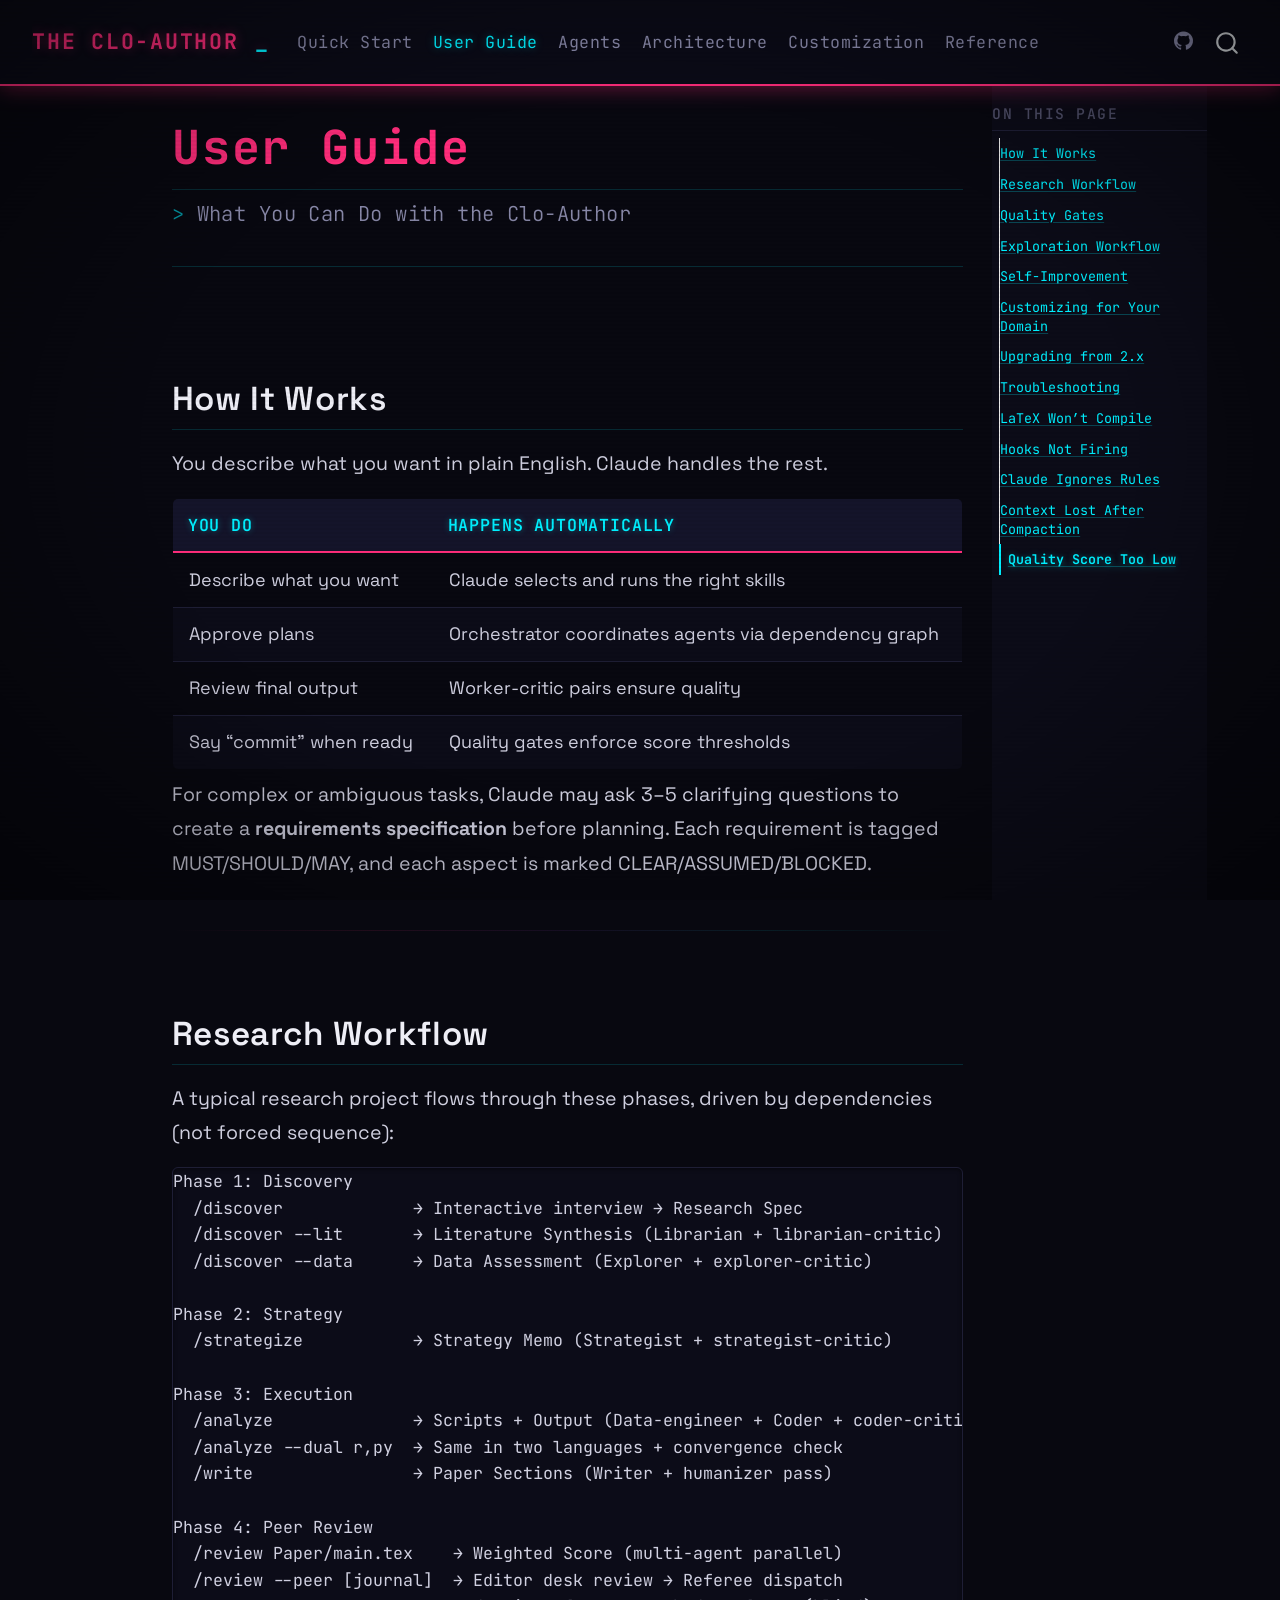
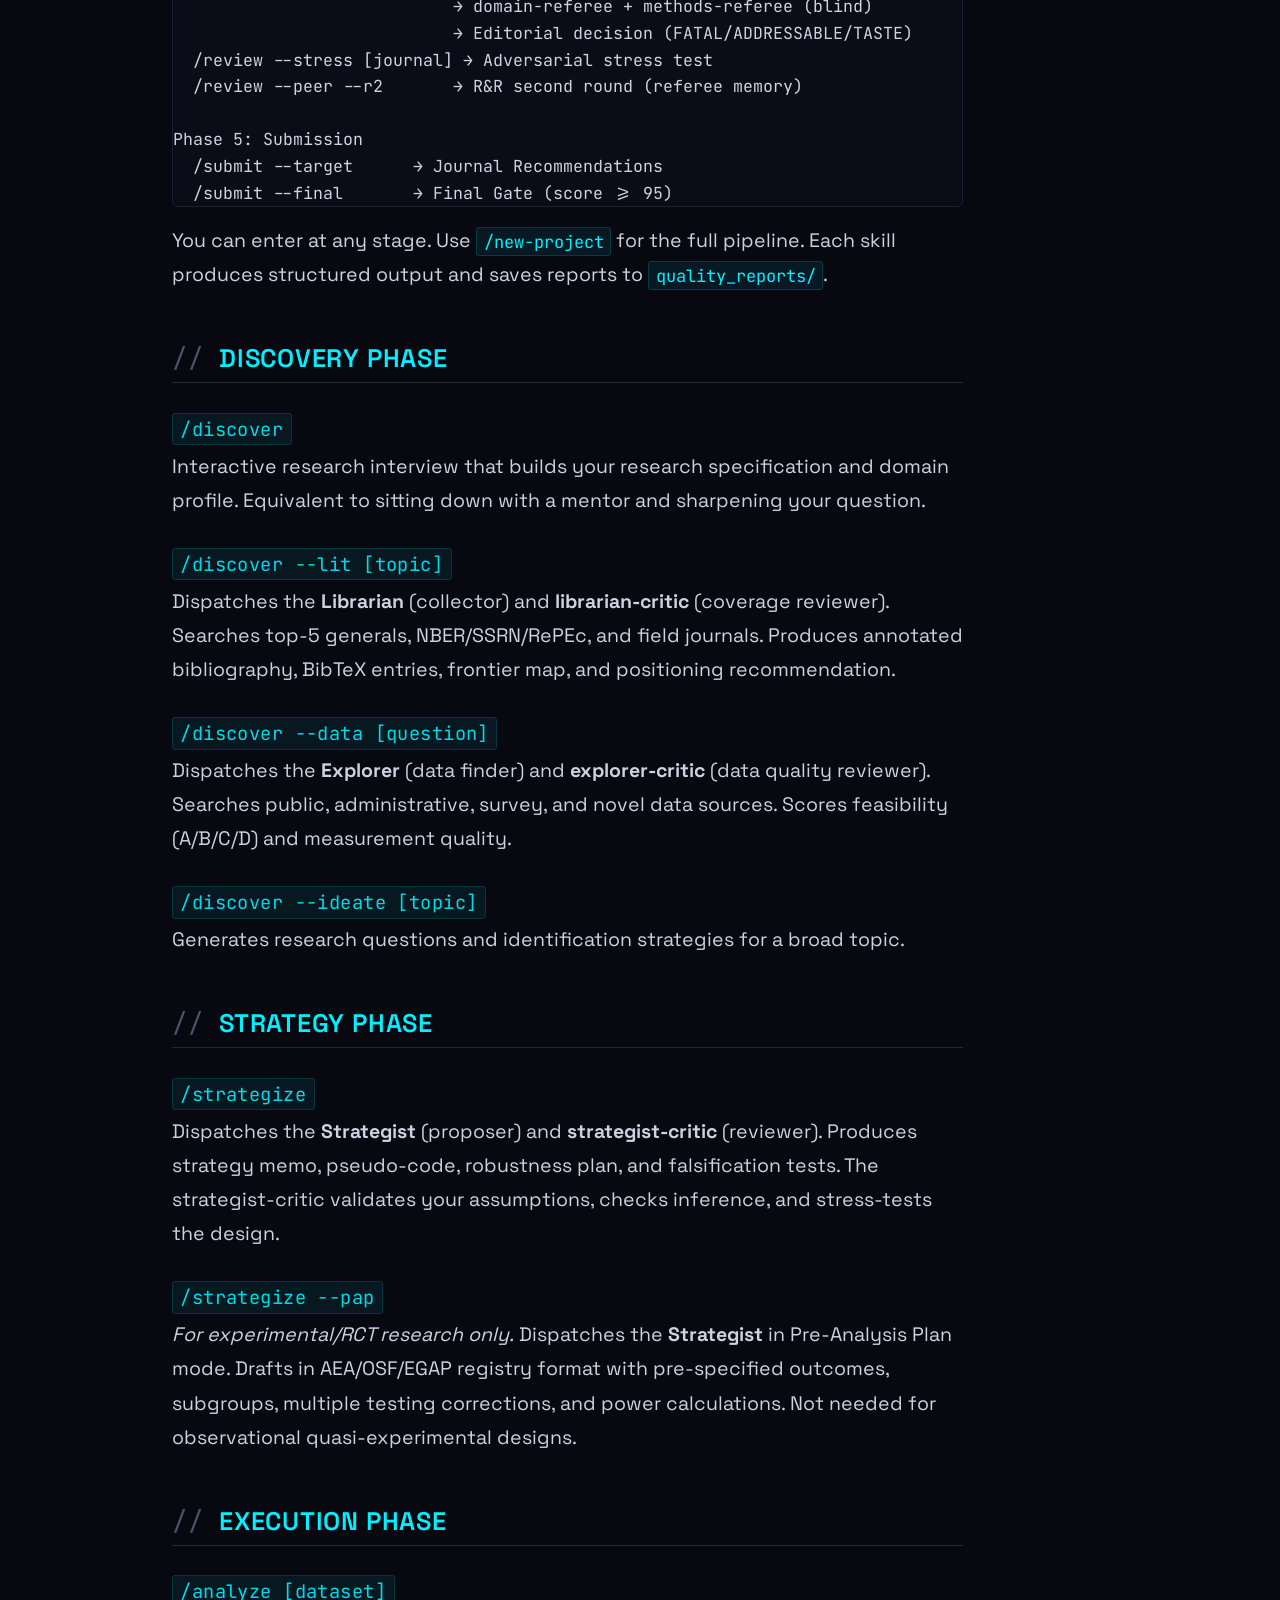
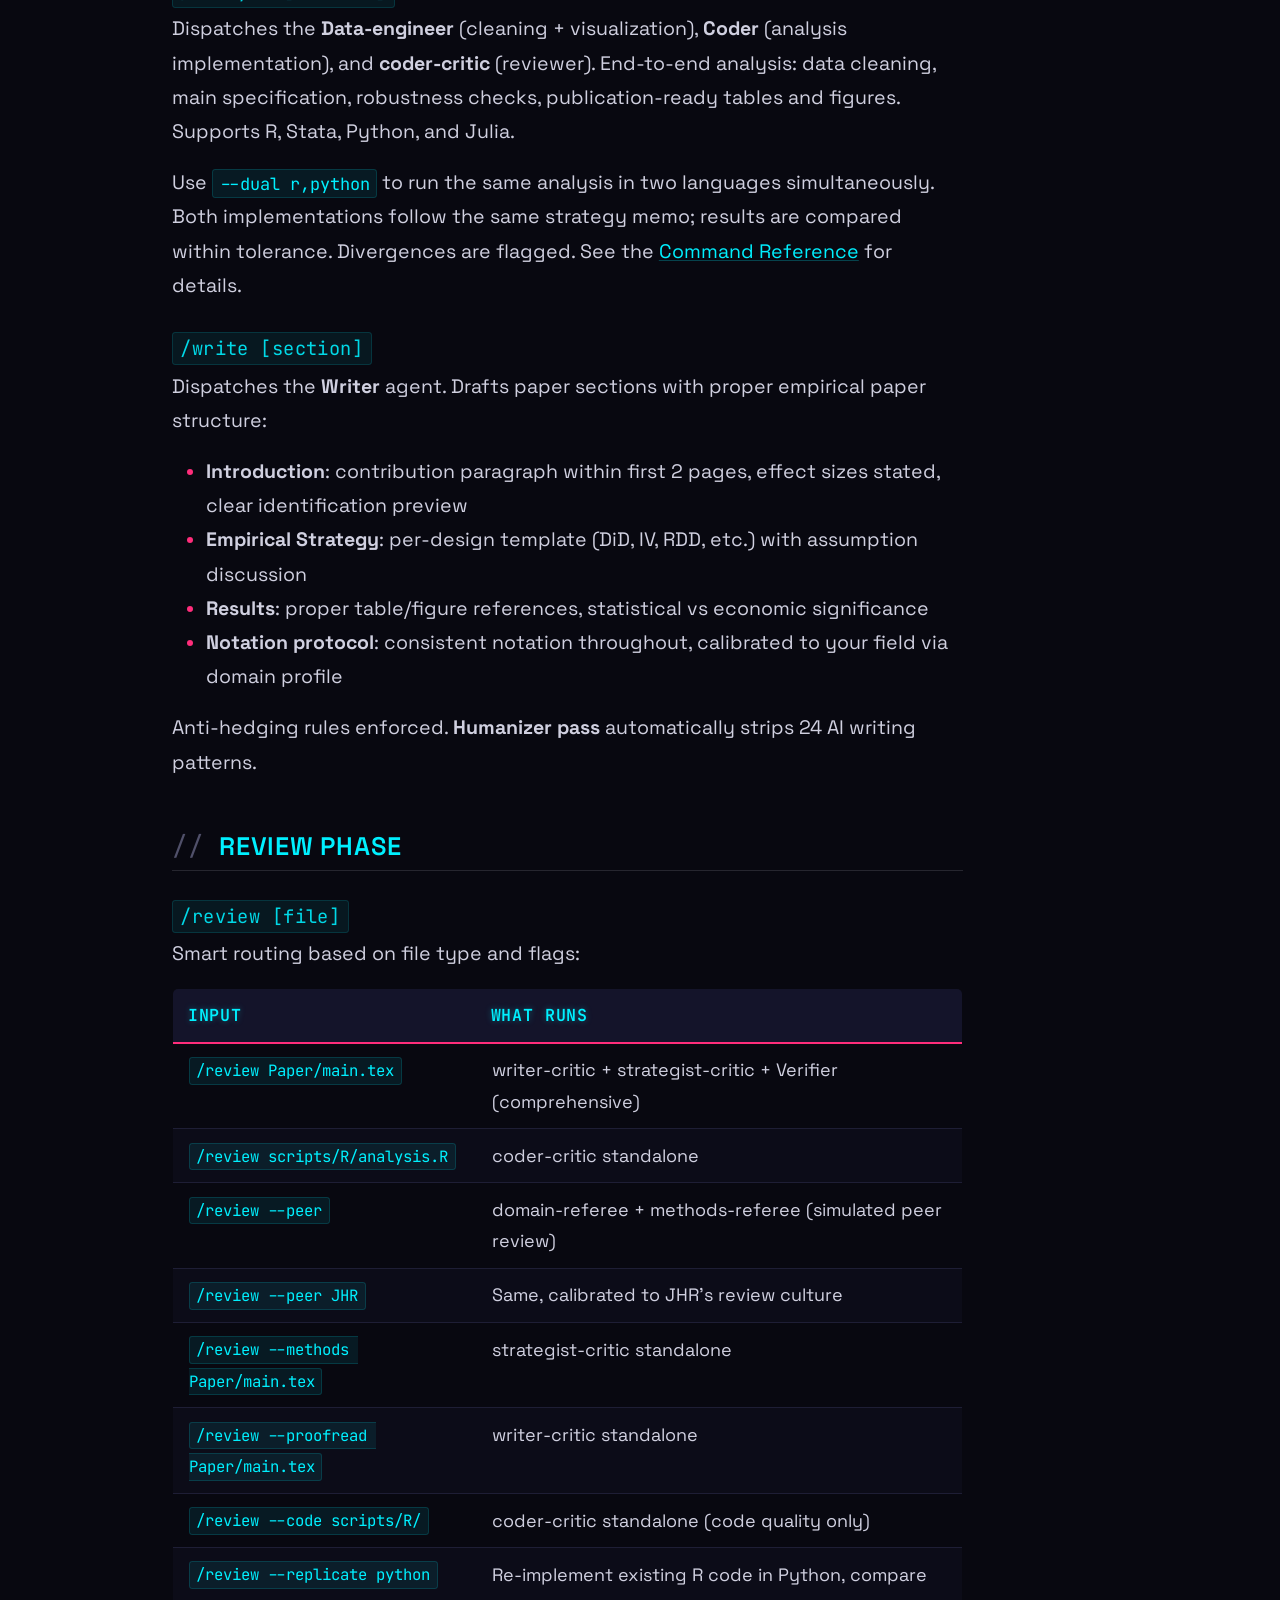
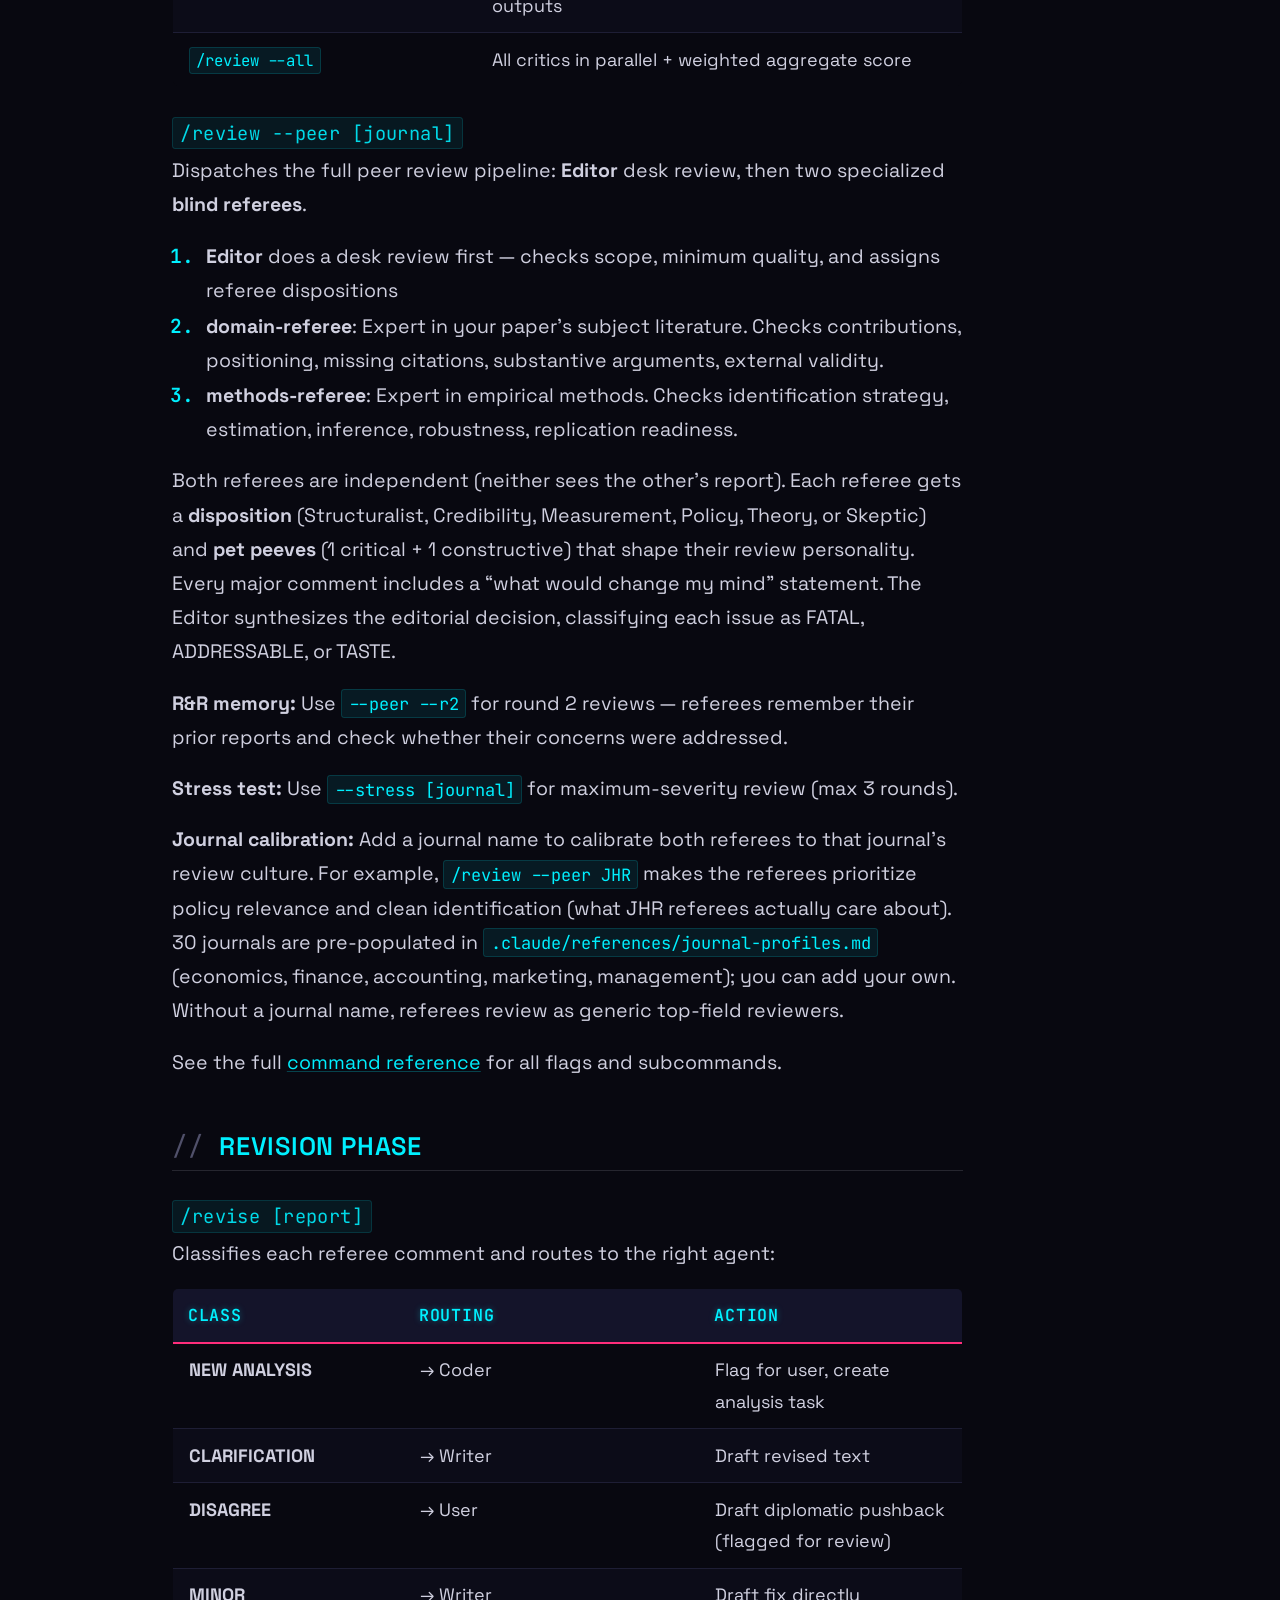
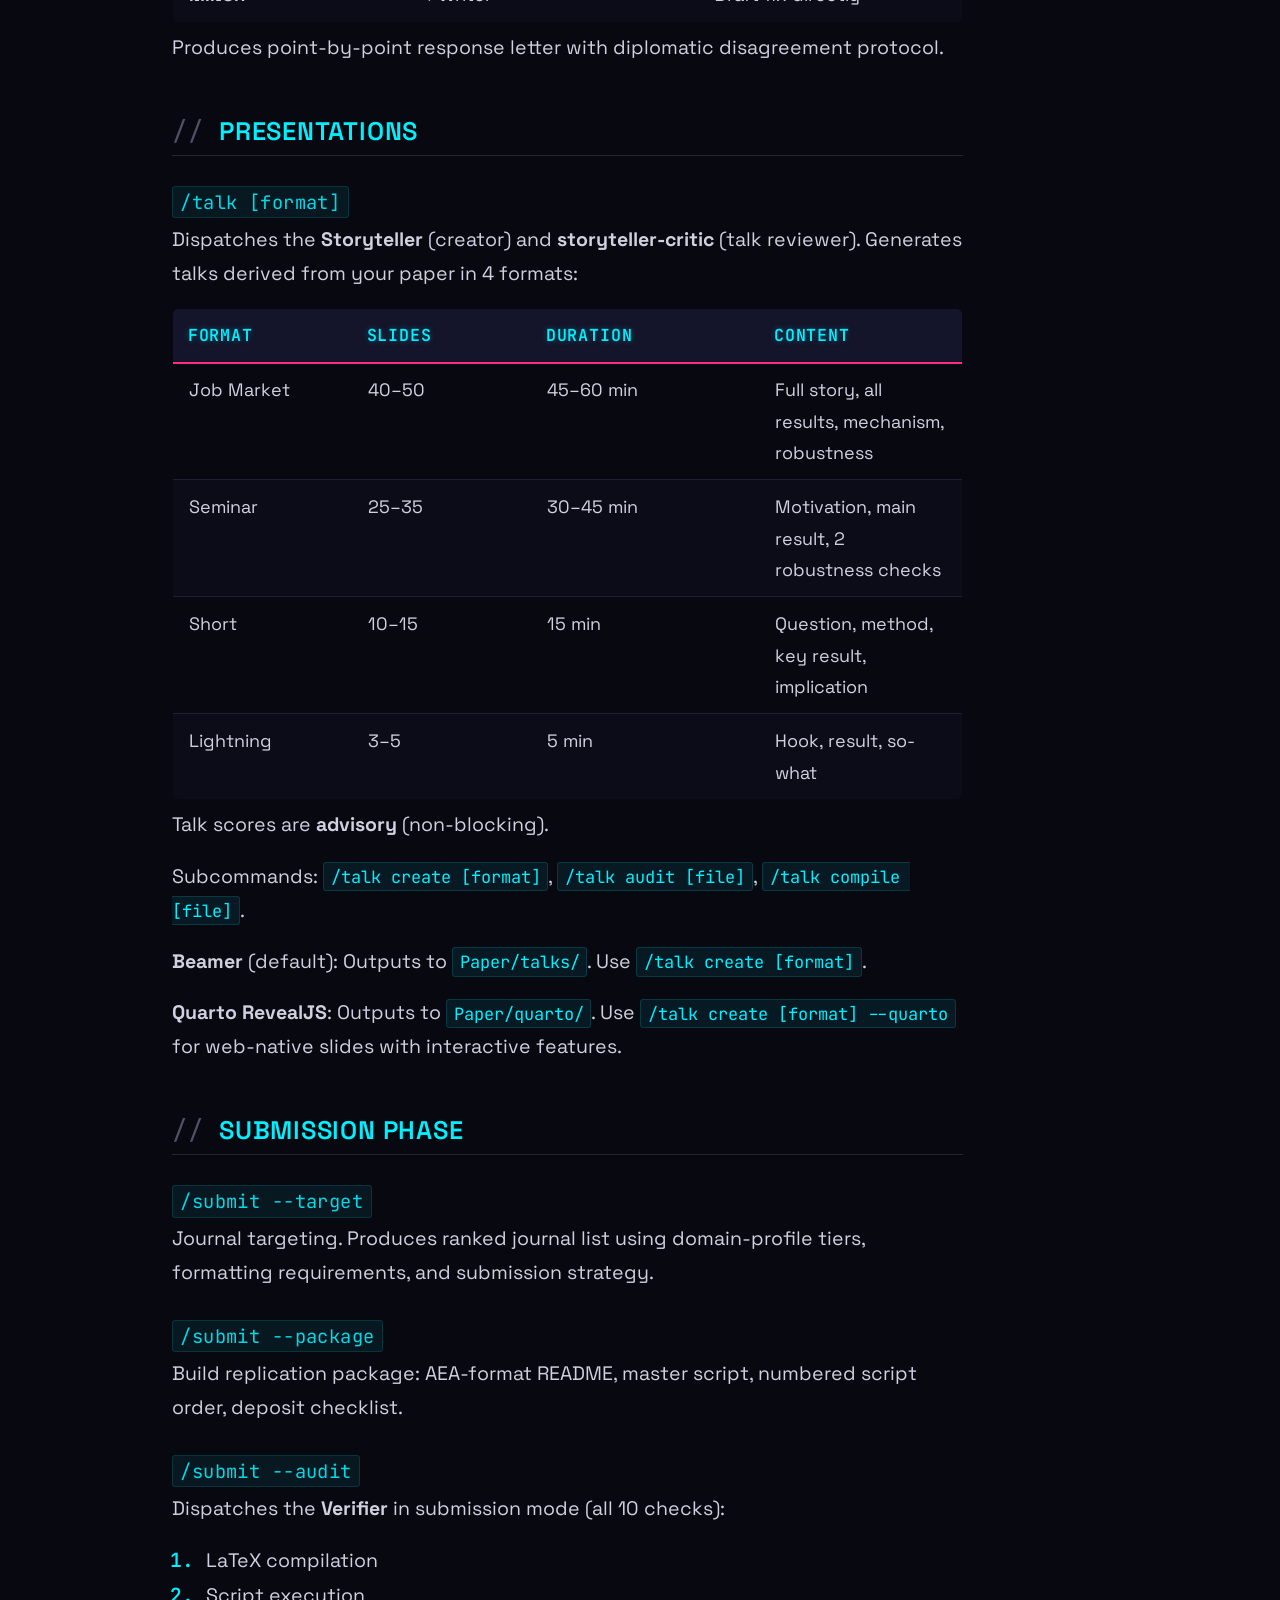
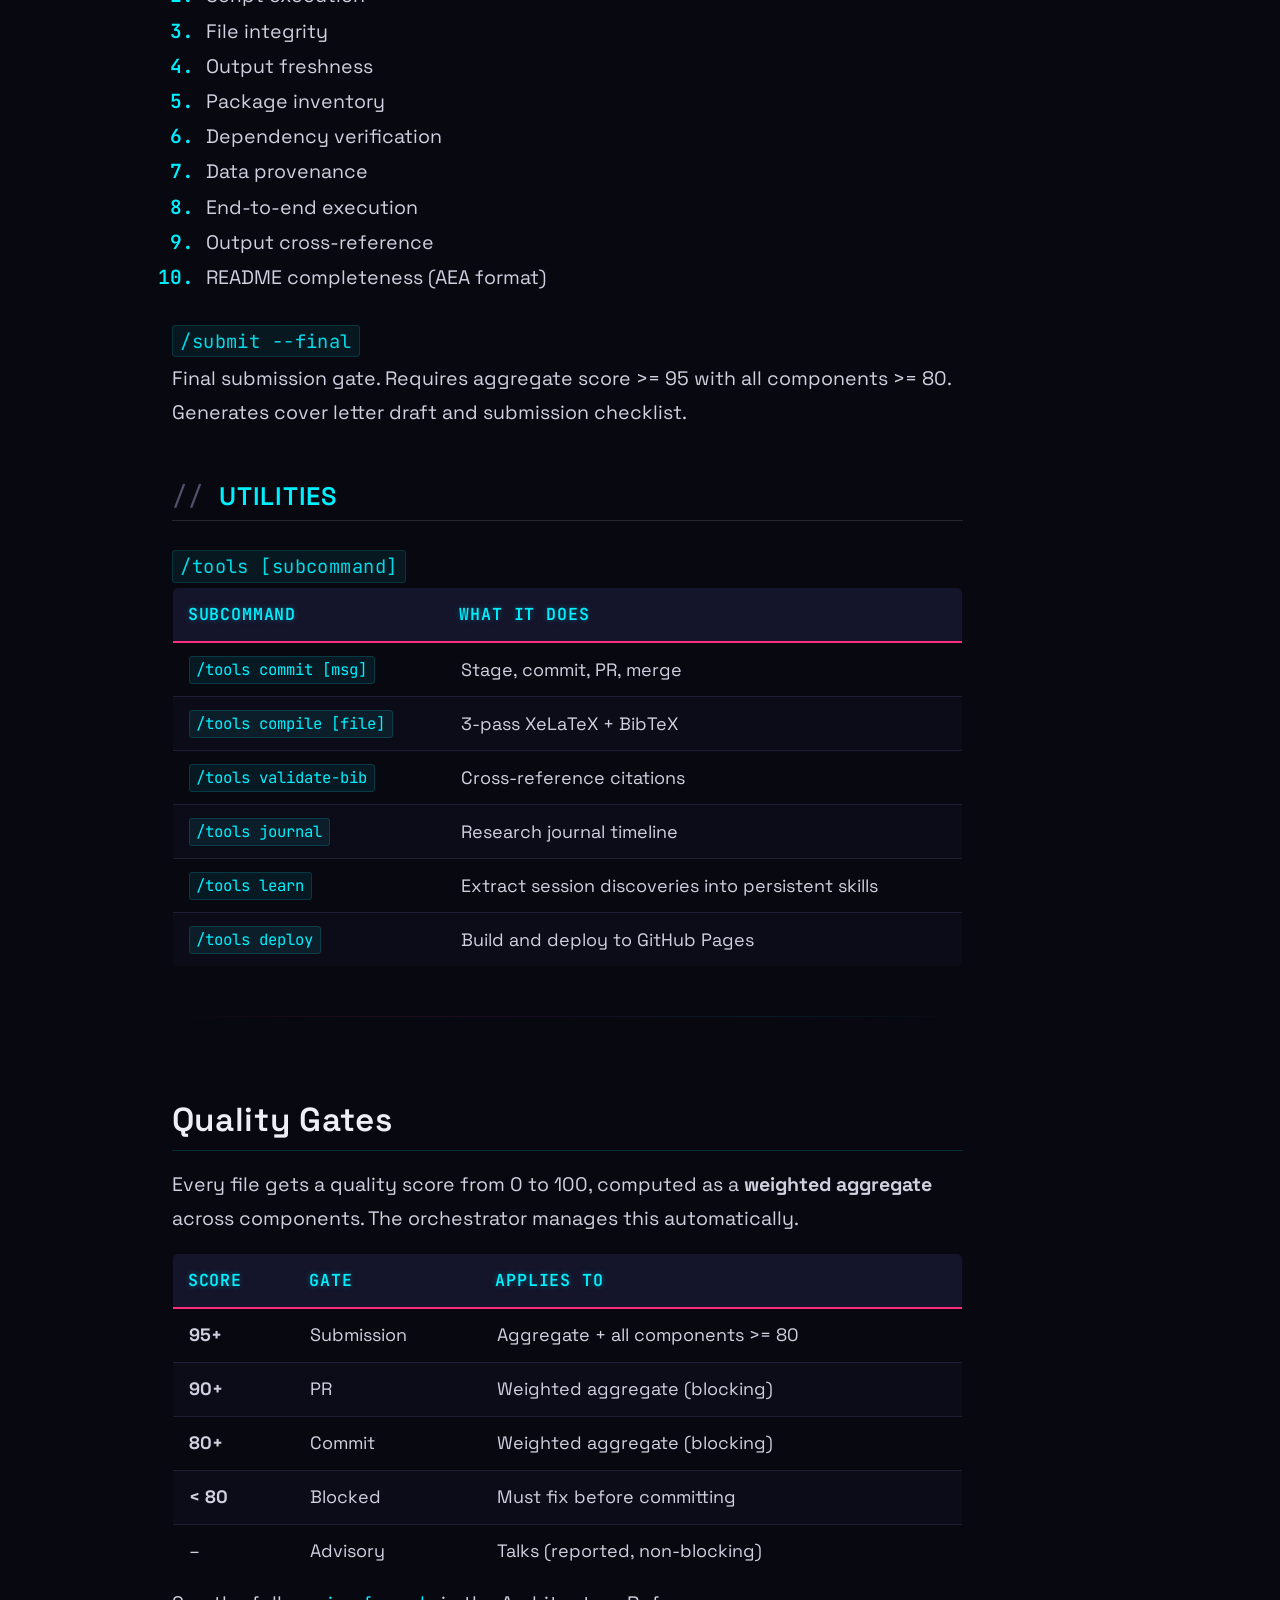
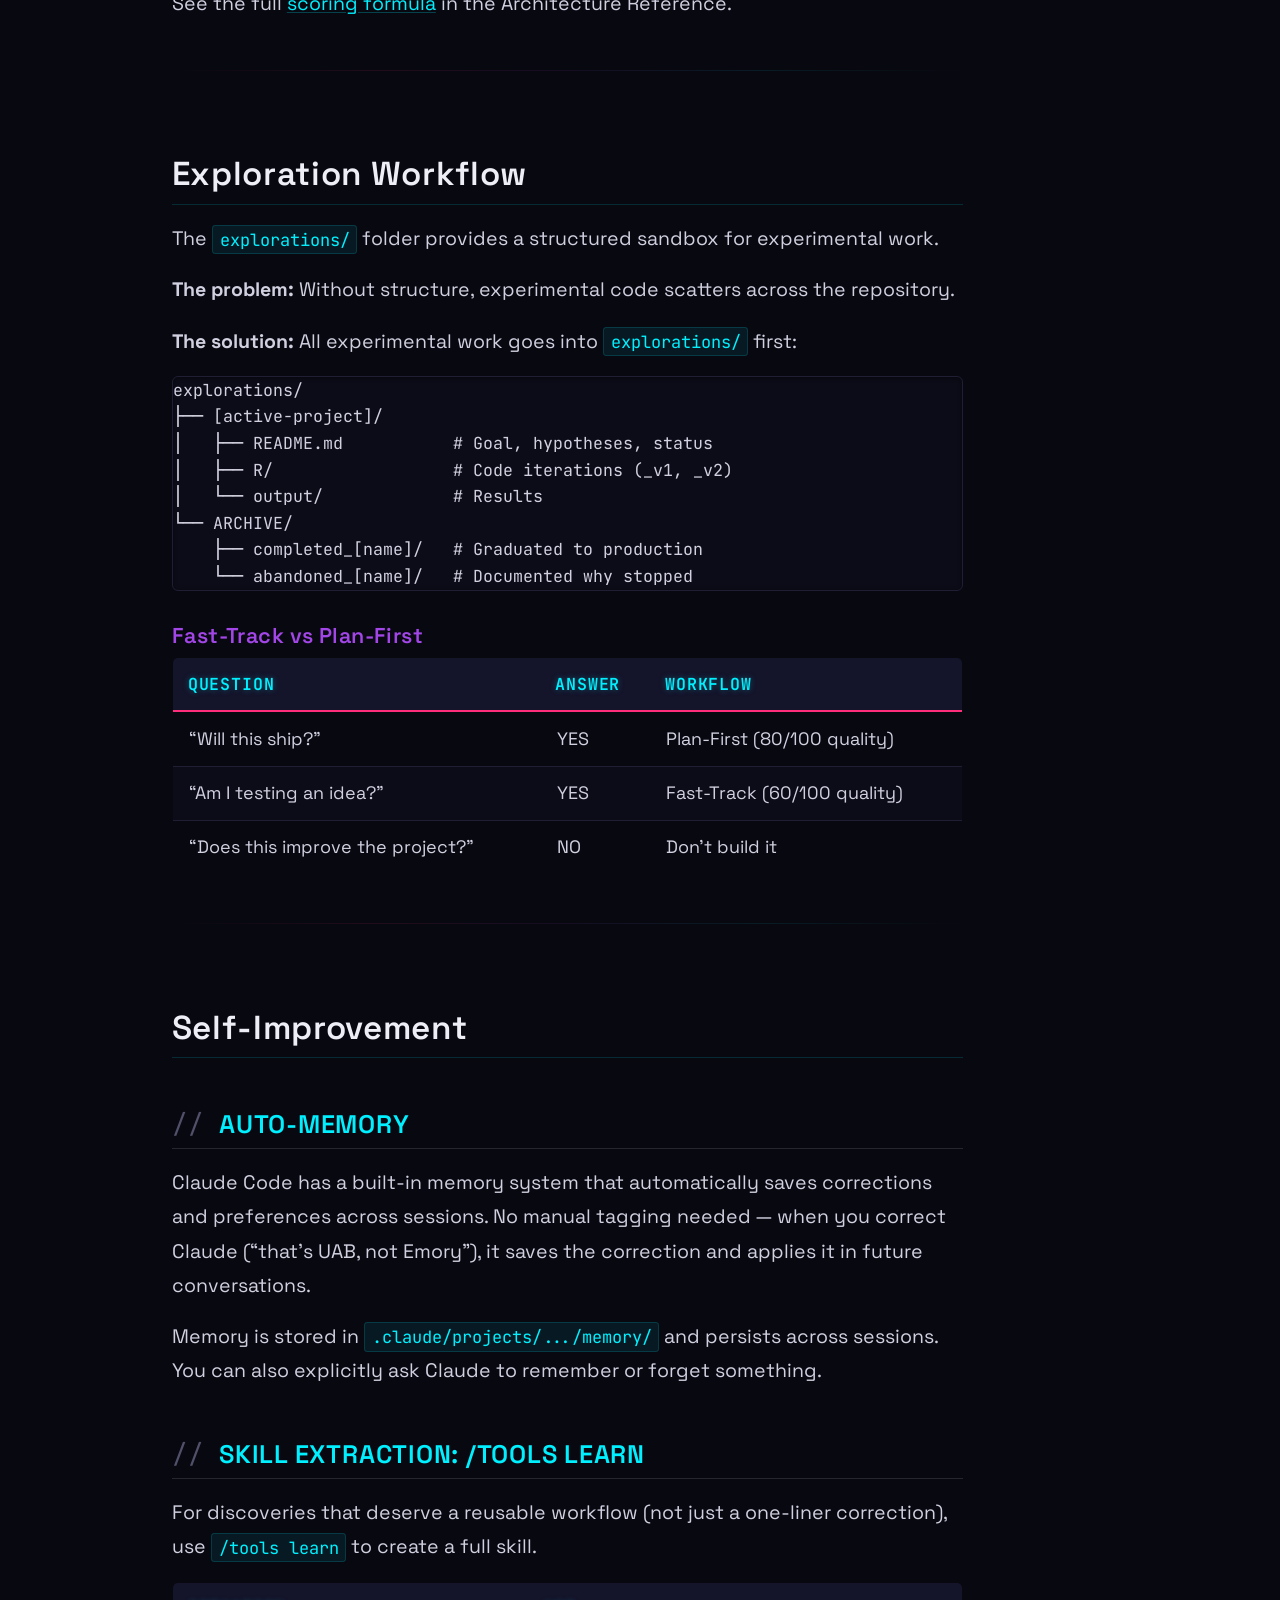
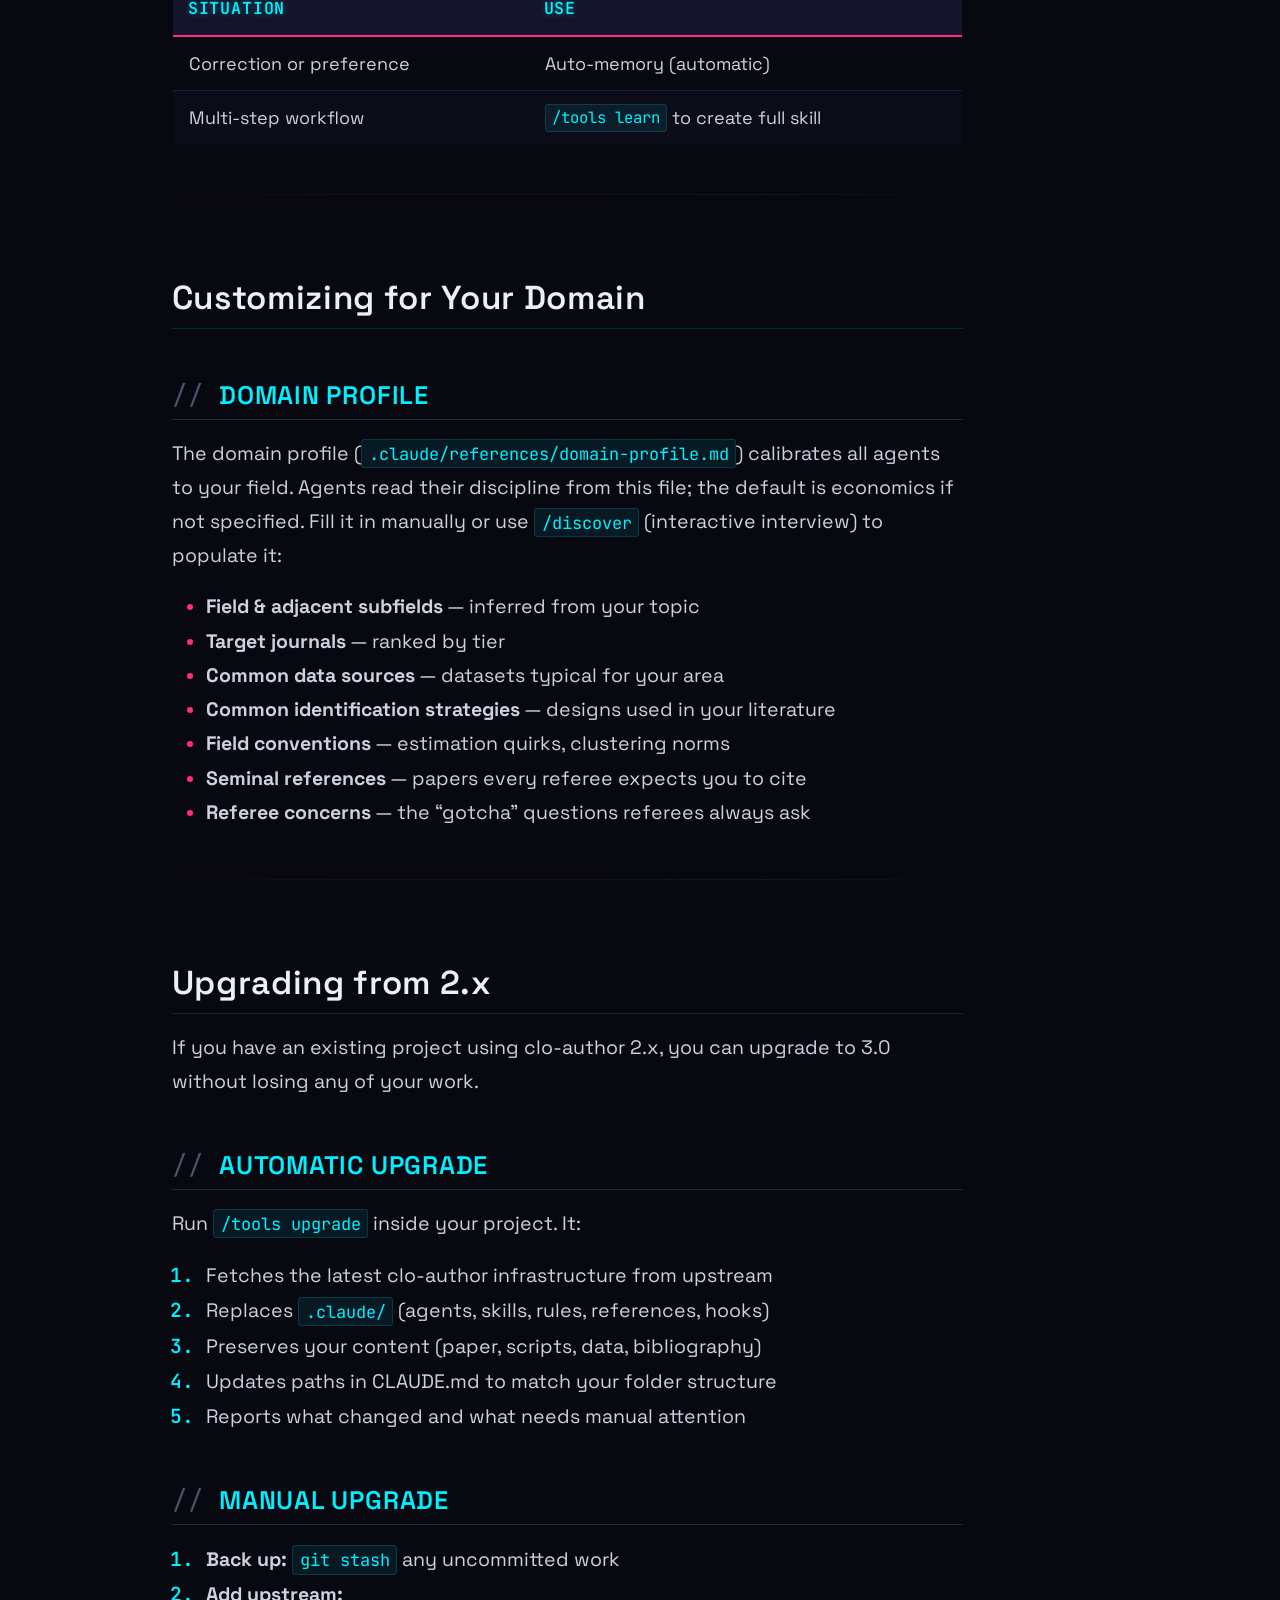
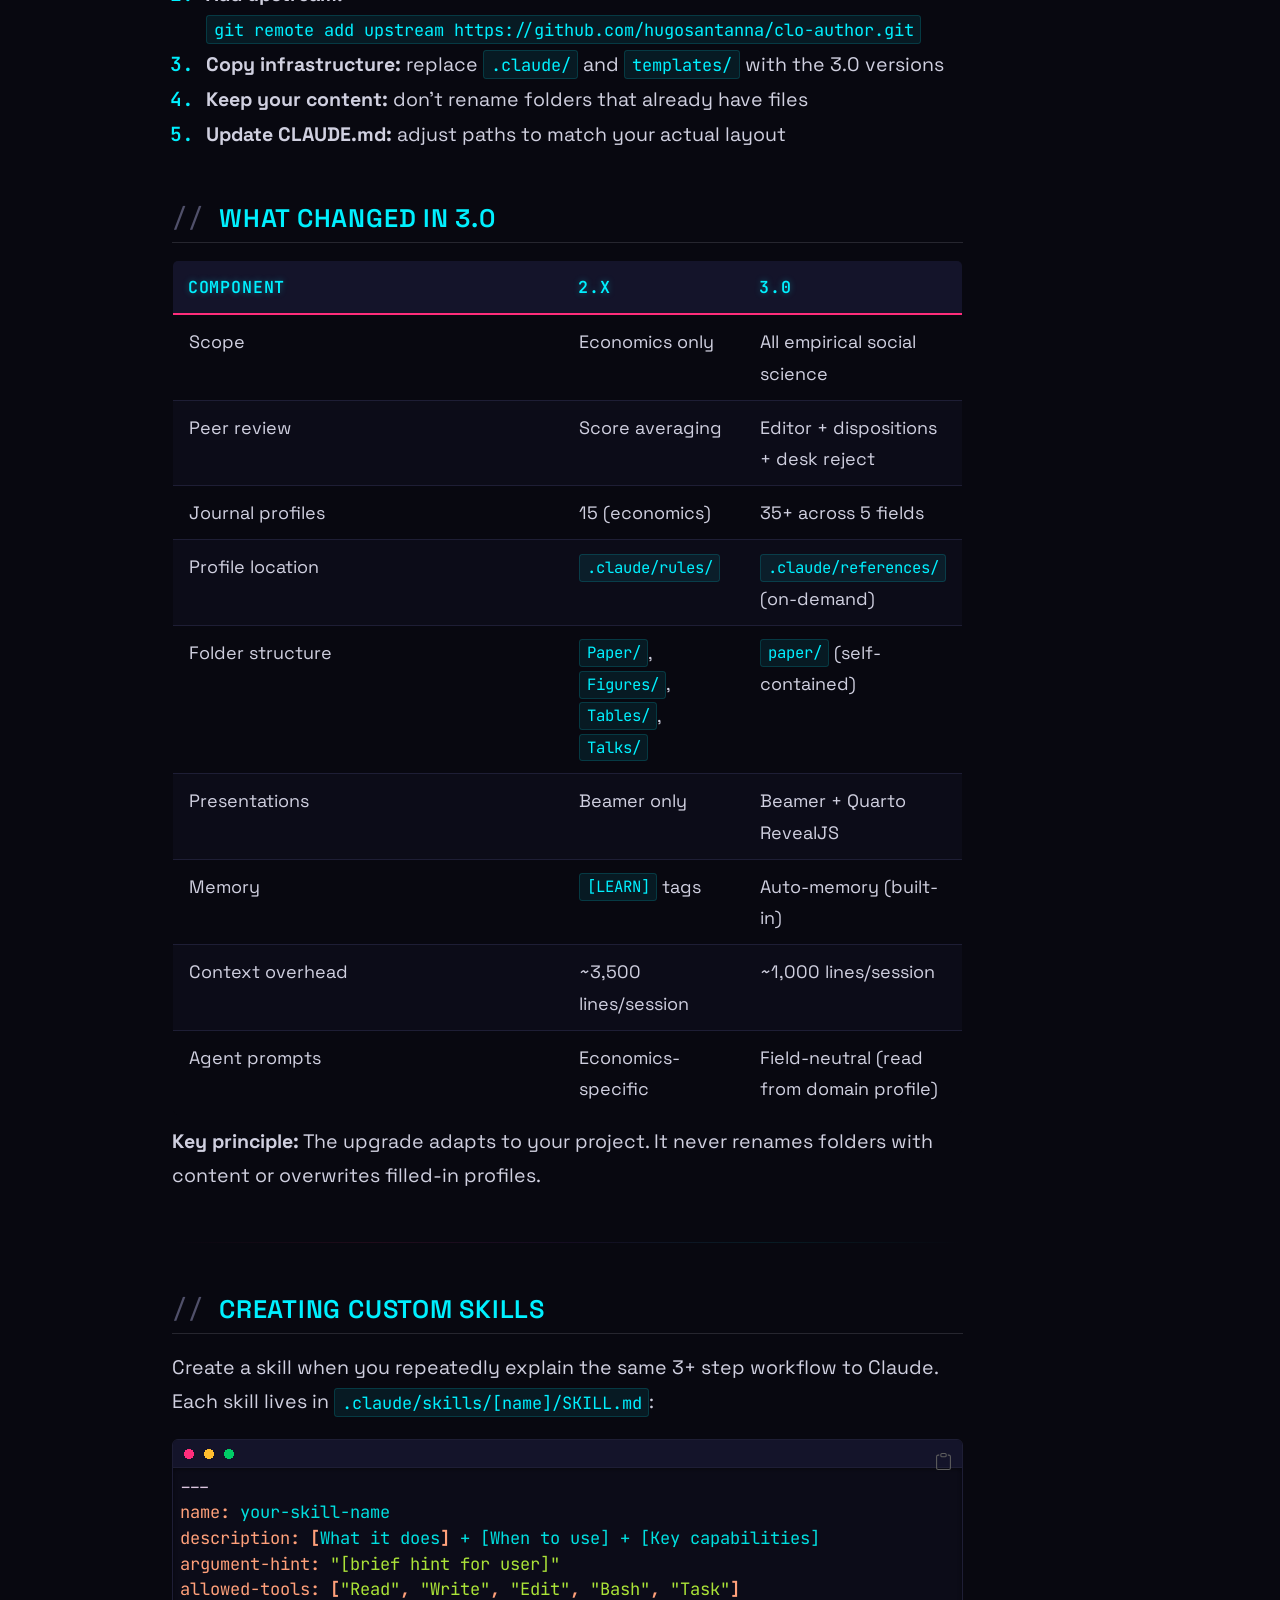
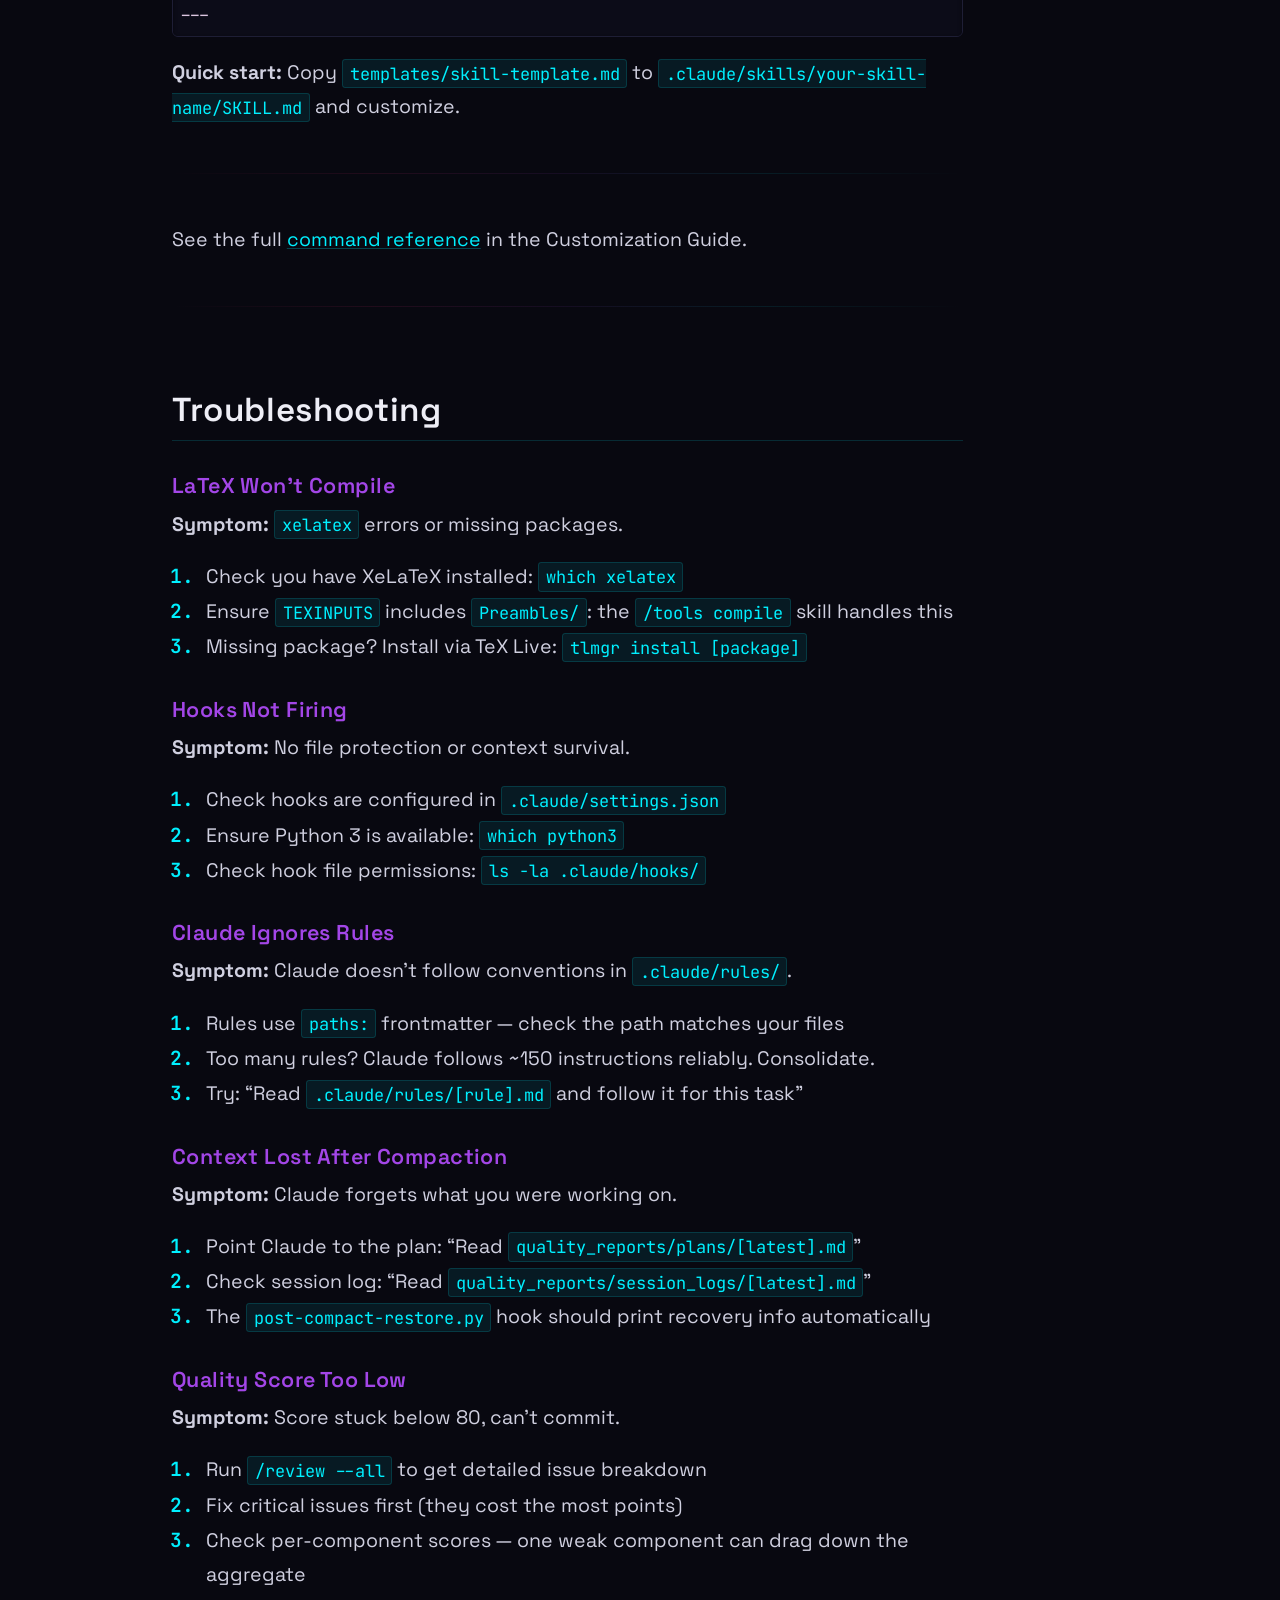
==== commit 22d6fddb: "Built site for gh-pages" ====
--- a/user-guide.html
+++ b/user-guide.html
@@ -230,6 +230,12 @@
   <li><a href="#customizing-for-your-domain" id="toc-customizing-for-your-domain" class="nav-link" data-scroll-target="#customizing-for-your-domain">Customizing for Your Domain</a>
   <ul class="collapse">
   <li><a href="#domain-profile" id="toc-domain-profile" class="nav-link" data-scroll-target="#domain-profile">Domain Profile</a></li>
+  </ul></li>
+  <li><a href="#sec-upgrading" id="toc-sec-upgrading" class="nav-link" data-scroll-target="#sec-upgrading">Upgrading from 2.x</a>
+  <ul class="collapse">
+  <li><a href="#automatic-upgrade" id="toc-automatic-upgrade" class="nav-link" data-scroll-target="#automatic-upgrade">Automatic Upgrade</a></li>
+  <li><a href="#manual-upgrade" id="toc-manual-upgrade" class="nav-link" data-scroll-target="#manual-upgrade">Manual Upgrade</a></li>
+  <li><a href="#what-changed-in-3.0" id="toc-what-changed-in-3.0" class="nav-link" data-scroll-target="#what-changed-in-3.0">What Changed in 3.0</a></li>
   <li><a href="#sec-create-skills" id="toc-sec-create-skills" class="nav-link" data-scroll-target="#sec-create-skills">Creating Custom Skills</a></li>
   </ul></li>
   <li><a href="#troubleshooting" id="toc-troubleshooting" class="nav-link" data-scroll-target="#troubleshooting">Troubleshooting</a>
@@ -747,6 +753,98 @@
 <li><strong>Seminal references</strong> — papers every referee expects you to cite</li>
 <li><strong>Referee concerns</strong> — the “gotcha” questions referees always ask</li>
 </ul>
+<hr>
+</section>
+</section>
+<section id="sec-upgrading" class="level1">
+<h1>Upgrading from 2.x</h1>
+<p>If you have an existing project using clo-author 2.x, you can upgrade to 3.0 without losing any of your work.</p>
+<section id="automatic-upgrade" class="level2">
+<h2 class="anchored" data-anchor-id="automatic-upgrade">Automatic Upgrade</h2>
+<p>Run <code>/tools upgrade</code> inside your project. It:</p>
+<ol type="1">
+<li>Fetches the latest clo-author infrastructure from upstream</li>
+<li>Replaces <code>.claude/</code> (agents, skills, rules, references, hooks)</li>
+<li>Preserves your content (paper, scripts, data, bibliography)</li>
+<li>Updates paths in CLAUDE.md to match your folder structure</li>
+<li>Reports what changed and what needs manual attention</li>
+</ol>
+</section>
+<section id="manual-upgrade" class="level2">
+<h2 class="anchored" data-anchor-id="manual-upgrade">Manual Upgrade</h2>
+<ol type="1">
+<li><strong>Back up:</strong> <code>git stash</code> any uncommitted work</li>
+<li><strong>Add upstream:</strong> <code>git remote add upstream https://github.com/hugosantanna/clo-author.git</code></li>
+<li><strong>Copy infrastructure:</strong> replace <code>.claude/</code> and <code>templates/</code> with the 3.0 versions</li>
+<li><strong>Keep your content:</strong> don’t rename folders that already have files</li>
+<li><strong>Update CLAUDE.md:</strong> adjust paths to match your actual layout</li>
+</ol>
+</section>
+<section id="what-changed-in-3.0" class="level2">
+<h2 class="anchored" data-anchor-id="what-changed-in-3.0">What Changed in 3.0</h2>
+<table class="caption-top table">
+<colgroup>
+<col style="width: 52%">
+<col style="width: 23%">
+<col style="width: 23%">
+</colgroup>
+<thead>
+<tr class="header">
+<th>Component</th>
+<th>2.x</th>
+<th>3.0</th>
+</tr>
+</thead>
+<tbody>
+<tr class="odd">
+<td>Scope</td>
+<td>Economics only</td>
+<td>All empirical social science</td>
+</tr>
+<tr class="even">
+<td>Peer review</td>
+<td>Score averaging</td>
+<td>Editor + dispositions + desk reject</td>
+</tr>
+<tr class="odd">
+<td>Journal profiles</td>
+<td>15 (economics)</td>
+<td>35+ across 5 fields</td>
+</tr>
+<tr class="even">
+<td>Profile location</td>
+<td><code>.claude/rules/</code></td>
+<td><code>.claude/references/</code> (on-demand)</td>
+</tr>
+<tr class="odd">
+<td>Folder structure</td>
+<td><code>Paper/</code>, <code>Figures/</code>, <code>Tables/</code>, <code>Talks/</code></td>
+<td><code>paper/</code> (self-contained)</td>
+</tr>
+<tr class="even">
+<td>Presentations</td>
+<td>Beamer only</td>
+<td>Beamer + Quarto RevealJS</td>
+</tr>
+<tr class="odd">
+<td>Memory</td>
+<td><code>[LEARN]</code> tags</td>
+<td>Auto-memory (built-in)</td>
+</tr>
+<tr class="even">
+<td>Context overhead</td>
+<td>~3,500 lines/session</td>
+<td>~1,000 lines/session</td>
+</tr>
+<tr class="odd">
+<td>Agent prompts</td>
+<td>Economics-specific</td>
+<td>Field-neutral (read from domain profile)</td>
+</tr>
+</tbody>
+</table>
+<p><strong>Key principle:</strong> The upgrade adapts to your project. It never renames folders with content or overwrites filled-in profiles.</p>
+<hr>
 </section>
 <section id="sec-create-skills" class="level2">
 <h2 class="anchored" data-anchor-id="sec-create-skills">Creating Custom Skills</h2>
